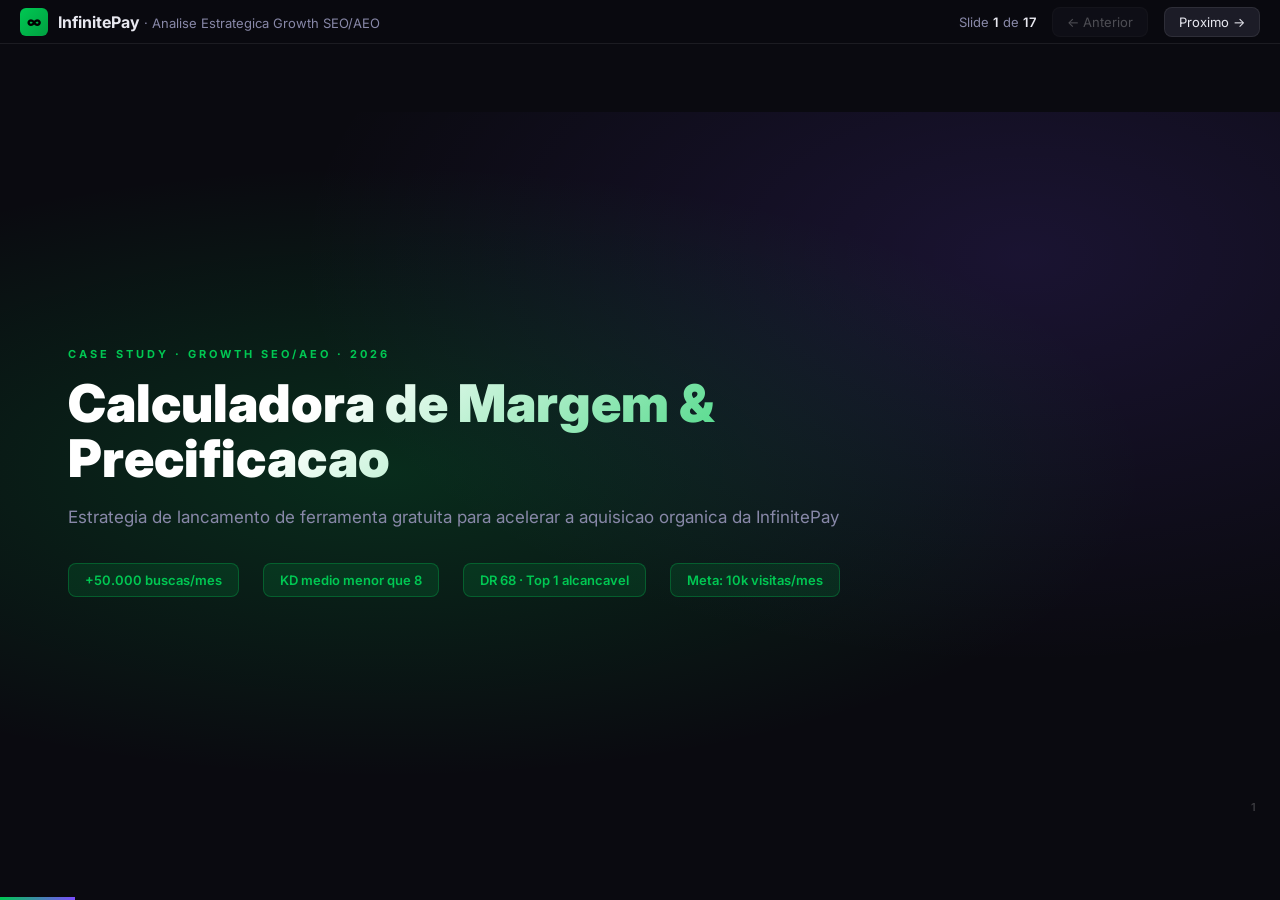
==== candidato/apresentacao.html @ f2bded5b "- Adicao de apresentacao HTML interativa estilo slides 2026-08-19 18:43" ====
<!DOCTYPE html>
<html lang="pt-BR">
<head>
<meta charset="UTF-8">
<meta name="viewport" content="width=device-width, initial-scale=1.0">
<title>Analise Estrategica - InfinitePay Growth SEO/AEO</title>
<link rel="preconnect" href="https://fonts.googleapis.com">
<link href="https://fonts.googleapis.com/css2?family=Inter:wght@300;400;500;600;700;800;900&display=swap" rel="stylesheet">
<style>
:root{--g:#00c853;--dark:#0a0a10;--surf:#13131a;--card:#1c1c27;--bdr:rgba(255,255,255,.08);--txt:#e8e8f0;--muted:#8888a8;--acc:#7c4dff;--acc2:#00e5ff;}
*{box-sizing:border-box;margin:0;padding:0;}
body{background:var(--dark);font-family:Inter,sans-serif;color:var(--txt);overflow:hidden;height:100vh;display:flex;flex-direction:column;align-items:center;justify-content:center;}
.toolbar{position:fixed;top:0;left:0;right:0;height:44px;background:rgba(10,10,16,.95);backdrop-filter:blur(12px);border-bottom:1px solid var(--bdr);display:flex;align-items:center;justify-content:space-between;padding:0 20px;z-index:100;}
.brand{display:flex;align-items:center;gap:10px;}
.logo{width:28px;height:28px;background:linear-gradient(135deg,var(--g),#00a040);border-radius:6px;display:flex;align-items:center;justify-content:center;font-size:14px;font-weight:900;color:#000;}
.brand span{font-size:13px;color:var(--muted);}
.brand strong{color:var(--txt);}
.tnav{display:flex;align-items:center;gap:16px;}
.sctr{font-size:13px;color:var(--muted);}
.sctr b{color:var(--txt);font-weight:600;}
.nbtn{background:var(--card);border:1px solid var(--bdr);color:var(--txt);border-radius:8px;padding:6px 14px;font-size:13px;cursor:pointer;transition:all .2s;font-family:Inter,sans-serif;}
.nbtn:hover{background:var(--acc);border-color:var(--acc);}
.nbtn:disabled{opacity:.3;cursor:default;}
.stage{margin-top:44px;width:100vw;height:calc(100vh - 44px);display:flex;align-items:center;justify-content:center;overflow:hidden;}
.wrap{width:1280px;height:720px;position:relative;transform-origin:center center;}
.slide{width:100%;height:100%;position:absolute;top:0;left:0;padding:52px 68px;display:none;flex-direction:column;justify-content:center;overflow:hidden;}
.slide.on{display:flex;animation:si .35s ease;}
@keyframes si{from{opacity:0;transform:translateY(18px)}to{opacity:1;transform:translateY(0)}}
.s-cover{background:radial-gradient(ellipse at 30% 50%,rgba(0,200,83,.18) 0%,transparent 60%),radial-gradient(ellipse at 80% 20%,rgba(124,77,255,.14) 0%,transparent 50%),var(--dark);align-items:flex-start;justify-content:center;}
.s-sec{background:var(--dark);border-top:4px solid var(--g);}
.s-cont{background:var(--surf);}
.s-acc{background:linear-gradient(135deg,#0a1628,#0d0d20);border-left:5px solid var(--acc);}
.s-warn{background:linear-gradient(135deg,#1a0e0e,#0d0d20);border-left:5px solid #ff6b6b;}
.s-grn{background:linear-gradient(135deg,#001a0a,#0a1628);border-left:5px solid var(--g);}
.lbl{font-size:11px;font-weight:700;letter-spacing:3px;text-transform:uppercase;color:var(--g);margin-bottom:16px;}
h1.ct{font-size:52px;font-weight:900;line-height:1.05;background:linear-gradient(135deg,#fff 30%,var(--g) 100%);-webkit-background-clip:text;-webkit-text-fill-color:transparent;background-clip:text;margin-bottom:20px;max-width:820px;}
.csub{font-size:17px;color:var(--muted);margin-bottom:36px;}
.cmeta{display:flex;gap:24px;flex-wrap:wrap;}
.cbdg{background:rgba(0,200,83,.12);border:1px solid rgba(0,200,83,.3);border-radius:8px;padding:8px 16px;font-size:13px;color:var(--g);font-weight:600;}
h2.st{font-size:36px;font-weight:800;color:#fff;margin-bottom:8px;line-height:1.1;}
.snum{font-size:90px;font-weight:900;color:rgba(0,200,83,.08);position:absolute;right:56px;top:50%;transform:translateY(-50%);line-height:1;}
.grid{display:grid;gap:14px;margin-top:22px;}
.g4{grid-template-columns:repeat(4,1fr);}
.g3{grid-template-columns:repeat(3,1fr);}
.g2{grid-template-columns:1fr 1fr;}
.card{background:var(--card);border:1px solid var(--bdr);border-radius:12px;padding:18px;}
.ci{font-size:26px;margin-bottom:10px;}
.ct2{font-size:13px;font-weight:700;color:#fff;margin-bottom:6px;}
.cb{font-size:12px;color:var(--muted);line-height:1.5;}
table{width:100%;border-collapse:collapse;margin-top:18px;}
th{font-size:10px;font-weight:700;letter-spacing:1.5px;text-transform:uppercase;color:var(--muted);padding:8px 12px;text-align:left;border-bottom:1px solid var(--bdr);}
td{padding:10px 12px;font-size:12px;border-bottom:1px solid rgba(255,255,255,.04);vertical-align:top;}
.kw{font-weight:600;color:#fff;}
.vol{color:var(--g);font-weight:700;}
.kd-low{color:var(--g);font-weight:600;}
.kd-mid{color:#ffd740;font-weight:600;}
.src{font-size:11px;color:var(--muted);}
.bdsc{background:rgba(255,107,107,.15);border:1px solid rgba(255,107,107,.3);color:#ff8a80;border-radius:5px;padding:2px 8px;font-size:10px;font-weight:700;}
.hlbox{background:rgba(0,200,83,.08);border:1px solid rgba(0,200,83,.25);border-radius:10px;padding:14px 18px;margin-top:14px;}
.bnum{font-size:38px;font-weight:900;color:var(--g);line-height:1;}
.blbl{font-size:12px;color:var(--muted);margin-top:4px;}
.wbox{background:rgba(255,107,107,.08);border:1px solid rgba(255,107,107,.25);border-radius:10px;padding:14px 18px;margin-top:12px;font-size:13px;color:#ffb3b3;line-height:1.6;}
.pgrid{display:grid;grid-template-columns:repeat(3,1fr);gap:12px;margin-top:18px;}
.pc{background:var(--card);border:1px solid var(--bdr);border-radius:12px;padding:14px;}
.pn{font-size:12px;font-weight:700;color:#fff;margin-bottom:8px;}
.pr{font-size:11px;color:var(--muted);line-height:1.6;}
.pr strong{color:var(--g);}
.pct{font-size:10px;color:var(--acc2);margin-top:6px;font-style:italic;line-height:1.4;}
.pcst{background:rgba(0,200,83,.1);border-radius:4px;padding:2px 6px;font-size:9px;font-weight:700;color:var(--g);display:inline-block;margin-bottom:6px;}
.bl{list-style:none;margin-top:18px;display:flex;flex-direction:column;gap:12px;}
.bl li{display:flex;align-items:flex-start;gap:12px;background:var(--card);border:1px solid var(--bdr);border-radius:10px;padding:12px 16px;font-size:13px;line-height:1.5;}
.bln{min-width:24px;height:24px;background:linear-gradient(135deg,var(--acc),#5e35b1);border-radius:5px;display:flex;align-items:center;justify-content:center;font-size:11px;font-weight:800;color:#fff;flex-shrink:0;}
.bl li strong{color:#fff;}
.bl li span{color:var(--muted);}
.rm{margin-top:22px;display:flex;gap:14px;}
.ph{flex:1;background:var(--card);border:1px solid var(--bdr);border-radius:12px;padding:18px;}
.phh{font-size:11px;font-weight:700;letter-spacing:1px;text-transform:uppercase;margin-bottom:12px;}
.ph1 .phh{color:var(--g);}
.ph2 .phh{color:#ffd740;}
.ph3 .phh{color:var(--acc2);}
.phi{font-size:11px;color:var(--muted);margin-bottom:7px;padding-left:10px;border-left:2px solid;line-height:1.5;}
.ph1 .phi{border-color:rgba(0,200,83,.4);}
.ph2 .phi{border-color:rgba(255,215,64,.4);}
.ph3 .phi{border-color:rgba(0,229,255,.4);}
.phm{margin-top:12px;font-size:10px;color:var(--muted);background:rgba(255,255,255,.03);border-radius:5px;padding:7px 9px;}
.phm strong{color:#fff;}
.ggrid{display:grid;grid-template-columns:repeat(3,1fr);gap:14px;margin-top:18px;}
.gc{background:var(--card);border-radius:12px;padding:18px;border-top:3px solid;}
.gc.neg{border-color:#ff6b6b;}
.gc.neu{border-color:#ffd740;}
.gc.pos{border-color:var(--g);}
.gct{font-size:11px;font-weight:700;margin-bottom:8px;}
.gc.neg .gct{color:#ff8a80;}
.gc.neu .gct{color:#ffd740;}
.gc.pos .gct{color:var(--g);}
.gcb{font-size:11px;color:var(--muted);line-height:1.6;}
.lgrid{display:grid;grid-template-columns:1fr 1fr;gap:12px;margin-top:18px;}
.lc{background:rgba(255,107,107,.06);border:1px solid rgba(255,107,107,.2);border-radius:12px;padding:14px;}
.lt{font-size:12px;font-weight:700;color:#ff8a80;margin-bottom:5px;}
.lb{font-size:11px;color:var(--muted);line-height:1.6;}
.chub{display:flex;align-items:center;justify-content:center;margin-bottom:16px;}
.hub{background:linear-gradient(135deg,rgba(0,200,83,.2),rgba(0,200,83,.05));border:2px solid rgba(0,200,83,.5);border-radius:12px;padding:10px 22px;text-align:center;font-size:13px;font-weight:700;color:var(--g);}
.carts{display:grid;grid-template-columns:repeat(3,1fr);gap:9px;}
.ca{background:var(--card);border:1px solid var(--bdr);border-radius:8px;padding:11px;font-size:11px;}
.av{color:var(--g);font-weight:700;font-size:10px;}
.at{color:var(--txt);margin-top:3px;line-height:1.4;}
.srow{display:flex;gap:14px;margin-top:18px;flex-wrap:wrap;}
.sc{background:var(--card);border:1px solid var(--bdr);border-radius:10px;padding:10px 16px;display:flex;flex-direction:column;align-items:center;}
.sn{font-size:26px;font-weight:900;color:var(--g);}
.sl{font-size:10px;color:var(--muted);margin-top:2px;text-align:center;}
.bt{font-size:13px;color:var(--muted);line-height:1.7;margin-top:10px;}
.bt strong{color:#fff;}
.prog{position:fixed;bottom:0;left:0;height:3px;background:linear-gradient(90deg,var(--g),var(--acc));transition:width .4s ease;z-index:100;}
.sn2{position:absolute;bottom:18px;right:24px;font-size:11px;color:rgba(255,255,255,.2);font-weight:600;}
.time{color:var(--g);font-weight:700;white-space:nowrap;}
.blk{color:#fff;font-weight:600;}
.msg{color:var(--muted);line-height:1.5;}
</style>
</head>
<body>
<div class="toolbar">
  <div class="brand">
    <div class="logo">&#8734;</div>
    <div><strong>InfinitePay</strong><span> &middot; Analise Estrategica Growth SEO/AEO</span></div>
  </div>
  <div class="tnav">
    <div class="sctr">Slide <b id="cur">1</b> de <b id="tot">17</b></div>
    <button class="nbtn" id="bp" onclick="go(-1)">&#8592; Anterior</button>
    <button class="nbtn" id="bn" onclick="go(1)">Proximo &#8594;</button>
  </div>
</div>
<div class="stage"><div class="wrap" id="wrap">

<div class="slide s-cover on">
<div class="lbl">Case Study &middot; Growth SEO/AEO &middot; 2026</div>
<h1 class="ct">Calculadora de Margem &amp; Precificacao</h1>
<p class="csub">Estrategia de lancamento de ferramenta gratuita para acelerar a aquisicao organica da InfinitePay</p>
<div class="cmeta">
<div class="cbdg">+50.000 buscas/mes</div>
<div class="cbdg">KD medio menor que 8</div>
<div class="cbdg">DR 68 &middot; Top 1 alcancavel</div>
<div class="cbdg">Meta: 10k visitas/mes</div>
</div>
<div class="sn2">1</div>
</div>

<div class="slide s-cont">
<div class="lbl">Agenda</div>
<h2 class="st">O que vamos cobrir</h2>
<div class="grid g4">
<div class="card"><div class="ci">&#128269;</div><div class="ct2">1. Analise do Dataset</div><div class="cb">O que o Ahrefs revelou e como chegamos a decisao</div></div>
<div class="card"><div class="ci">&#128202;</div><div class="ct2">2. Oportunidade</div><div class="cb">Cluster de 50k+ buscas com KD baixo e brecha competitiva</div></div>
<div class="card"><div class="ci">&#128188;</div><div class="ct2">3. Fit InfinitePay</div><div class="cb">Produtos e taxas reais integrados a ferramenta</div></div>
<div class="card"><div class="ci">&#128508;</div><div class="ct2">4. Roadmap 90d</div><div class="cb">SEO, AEO e CRO com metas claras por fase</div></div>
</div>
<div class="sn2">2</div>
</div>

<div class="slide s-sec">
<div class="lbl">Secao 1</div>
<h2 class="st">O Contexto do Desafio</h2>
<div class="snum">01</div>
<div class="grid g2" style="margin-top:22px;">
<div>
<div class="card"><div class="ci">&#127919;</div><div class="ct2">A Meta da Lideranca</div><div class="cb">Crescer aquisicao organica atraves de <strong style="color:#fff">ferramentas gratuitas</strong>. Nenhuma decisao sobre qual ferramenta construir.</div></div>
<div class="card" style="margin-top:12px;"><div class="ci">&#128100;</div><div class="ct2">ICP - Cliente Ideal</div><div class="cb">Micro e pequenos empreendedores: MEIs, lojistas, comerciantes no momento em que definem seus preco de venda.</div></div>
</div>
<div>
<div class="hlbox"><div class="bnum">DR 68</div><div class="blbl">Domain Rating atual da InfinitePay</div></div>
<div class="hlbox"><div class="bnum">1.900</div><div class="blbl">keywords organicas rankeando</div></div>
<div class="hlbox"><div class="bnum">12k</div><div class="blbl">visitas organicas/mes (base atual)</div></div>
</div>
</div>
<div class="sn2">3</div>
</div>

<div class="slide s-cont">
<div class="lbl">Analise &middot; Dataset Ahrefs</div>
<h2 class="st">O que tinhamos para trabalhar</h2>
<p class="bt">3 arquivos via Ahrefs API v3 &middot; Mercado Brasil &middot; Ultimos 6 meses</p>
<div class="grid g3">
<div class="card" style="border-color:rgba(0,200,83,.3);"><div class="ci">&#127942;</div><div class="ct2">organic-competitors.csv</div><div class="cb"><strong style="color:var(--g)">14 dominios</strong> concorrentes com metricas de trafego, DR e sobreposicao de keywords</div></div>
<div class="card" style="border-color:rgba(124,77,255,.3);"><div class="ci">&#128196;</div><div class="ct2">top-pages.csv</div><div class="cb"><strong style="color:#b39ddb">406 URLs</strong> de maior trafego incluindo InfinitePay e todos os concorrentes</div></div>
<div class="card" style="border-color:rgba(0,229,255,.3);"><div class="ci">&#128273;</div><div class="ct2">organic-keywords.csv</div><div class="cb"><strong style="color:var(--acc2)">409 palavras-chave</strong> com volume, KD, CPC e posicoes por dominio</div></div>
</div>
<div class="wbox">Aviso: Dados nao foram limpos. Toda afirmacao desta analise e rastreavel a uma linha especifica dos arquivos CSV do dataset.</div>
<div class="sn2">4</div>
</div>

<div class="slide s-cont">
<div class="lbl">Analise &middot; Descarte</div>
<h2 class="st">O que consideramos e descartamos</h2>
<p class="bt">Filtro: <strong>Volume de Busca + KD baixo + Fit com o ICP (MEI/PJ)</strong></p>
<table>
<thead><tr><th>Oportunidade</th><th>Dados (dataset)</th><th>Decisao</th></tr></thead>
<tbody>
<tr><td><strong style="color:#fff">Calculadora CLT / Salario Liquido</strong></td><td>89.000 buscas/mes &middot; dinheirocerto.com.br: 172.192 visitas<br><span class="src">Linha 4 competitors / Linha 2 top-pages</span></td><td><span class="bdsc">DESCARTADO</span><br><span class="src" style="margin-top:4px;display:block">Zero fit com ICP. Atrai CLT, nao MEI/PJ.</span></td></tr>
<tr><td><strong style="color:#fff">Geradores de CPF / Senhas</strong></td><td>Alto volume &middot; Intencao comercial: 0<br><span class="src">dinheirocerto.com.br</span></td><td><span class="bdsc">DESCARTADO</span><br><span class="src" style="margin-top:4px;display:block">Trafego sem valor de aquisicao.</span></td></tr>
<tr><td><strong style="color:#fff">Calculadora de Taxas de Maquininha</strong></td><td>/materiais/calculadora-de-taxas<br><strong style="color:#ff8a80">22 visitas/mes</strong><br><span class="src">Linha 296 top-pages.csv</span></td><td><span class="bdsc">DESCARTADO</span><br><span class="src" style="margin-top:4px;display:block">Ja existe, estagnado. Usuario no fundo de funil.</span></td></tr>
</tbody>
</table>
<div class="sn2">5</div>
</div>

<div class="slide s-sec">
<div class="lbl">Secao 2 &middot; A Oportunidade</div>
<h2 class="st">50k+ buscas &middot; KD menor que 8 &middot; Brecha total</h2>
<div class="snum">02</div>
<div class="srow">
<div class="sc"><span class="sn">50k+</span><span class="sl">buscas/mes no cluster</span></div>
<div class="sc"><span class="sn">KD&lt;8</span><span class="sl">media do cluster</span></div>
<div class="sc"><span class="sn">0</span><span class="sl">visitas na URL antiga da InfinitePay</span></div>
<div class="sc"><span class="sn">DR68</span><span class="sl">InfinitePay vs DR38 do concorrente lider</span></div>
</div>
<div class="sn2">6</div>
</div>

<div class="slide s-cont">
<div class="lbl">Dataset &middot; organic-keywords.csv</div>
<h2 class="st">As palavras-chave que sustentam a escolha</h2>
<table>
<thead><tr><th>Palavra-chave</th><th>Volume/mes</th><th>KD</th><th>CPC</th><th>Referencia</th></tr></thead>
<tbody>
<tr><td class="kw">precificacao</td><td class="vol">14.800</td><td class="kd-low">7</td><td>$0,35</td><td class="src">Linha 47 organic-keywords.csv</td></tr>
<tr><td class="kw">markup</td><td class="vol">9.900</td><td class="kd-low">3</td><td>$0,02</td><td class="src">Linha 42 organic-keywords.csv</td></tr>
<tr><td class="kw">como precificar um produto</td><td class="vol">4.100</td><td class="kd-low">2</td><td>$0,10</td><td class="src">Linha 61 organic-keywords.csv</td></tr>
<tr><td class="kw">precificacao de produtos</td><td class="vol">3.900</td><td class="kd-low">4</td><td>$0,25</td><td class="src">Linha 81 organic-keywords.csv</td></tr>
<tr><td class="kw">margem de lucro</td><td class="vol">3.300</td><td class="kd-low">8</td><td>$0,01</td><td class="src">Linha 149 organic-keywords.csv</td></tr>
<tr><td class="kw">margem de contribuicao</td><td class="vol">2.400</td><td class="kd-low">9</td><td>$0,12</td><td class="src">Linha 140 organic-keywords.csv</td></tr>
<tr><td class="kw">como calcular margem de lucro</td><td class="vol">1.700</td><td class="kd-low">5</td><td>$0,02</td><td class="src">Linha 144 organic-keywords.csv</td></tr>
<tr><td class="kw">calculadora de margem</td><td class="vol">320</td><td class="kd-mid">13</td><td>$0,02</td><td class="src">Linha 392 top-pages.csv</td></tr>
</tbody>
</table>
<div class="sn2">7</div>
</div>

<div class="slide s-cont">
<div class="lbl">Analise Competitiva &middot; Brecha de Mercado</div>
<h2 class="st">Por que a InfinitePay pode vencer</h2>
<div class="ggrid">
<div class="gc neg"><div class="gct">Concorrentes: Apenas Blog Estatico</div><div class="gcb">giroloja.com.br (DR 38): rankeia /blog/como-precificar-um-produto<br><br>lojafacil.com.br (DR 54): rankeia /blog/precificacao-o-que-e<br><br>Nenhum oferece ferramenta interativa.</div></div>
<div class="gc neu"><div class="gct">InfinitePay Atual: URL Desperdicada</div><div class="gcb">URL /materiais/calculadora-de-margem<br><br>Posicao atual: <strong>67</strong><br>Trafego atual: <strong>0 visitas/mes</strong><br><br>Linha 392 top-pages.csv<br><br>Intencao do usuario nao atendida.</div></div>
<div class="gc pos"><div class="gct">InfinitePay com Nova Ferramenta</div><div class="gcb">DR 68 supera todos os concorrentes neste nicho.<br><br>Ferramenta interativa vs texto estatico = experiencia superior.<br><br>Redirect 301 herda historico de indexacao.<br><br><strong>Resultado: Top 1 do Google alcancavel.</strong></div></div>
</div>
<div class="sn2">8</div>
</div>

<div class="slide s-sec">
<div class="lbl">Secao 3 &middot; Fit de Negocio</div>
<h2 class="st">Como a ferramenta converte em clientes InfinitePay</h2>
<div class="snum">03</div>
<p class="bt" style="margin-top:24px;font-size:15px;max-width:780px;">A equacao do preco de venda inclui obrigatoriamente as <strong>taxas de meios de pagamento</strong>. Quando o empreendedor calcula seu preco, descobre em tempo real quanto ele ganha ao trocar taxas de 4,99% por taxas de <strong>2,89% com a InfinitePay</strong>.</p>
<div class="srow" style="margin-top:24px;">
<div class="sc"><span class="sn" style="color:#ff8a80;">4,99%</span><span class="sl">Taxa media do mercado</span></div>
<div class="sc" style="border-color:rgba(0,200,83,.3);"><span class="sn">2,89%</span><span class="sl">InfinitePay Credito 1x</span></div>
<div class="sc" style="border-color:rgba(0,200,83,.3);"><span class="sn">0%</span><span class="sl">InfinitePay Pix (gratis)</span></div>
<div class="sc"><span class="sn">R$2,10</span><span class="sl">Economia por R$100 vendidos</span></div>
</div>
<div class="sn2">9</div>
</div>

<div class="slide s-cont">
<div class="lbl">Produtos InfinitePay &middot; Taxas Reais</div>
<h2 class="st">Ecossistema integrado a calculadora</h2>
<div class="pgrid">
<div class="pc"><span class="pcst">R$ 0,00 &middot; Sem mensalidade</span><div class="pn">InfiniteTap (Celular como Maquininha)</div><div class="pr">Debito: <strong>0,75% a 1,38%</strong><br>Credito 1x: <strong>2,89% a 3,16%</strong><br>Parcelado 12x: <strong>9,80% a 12,40%</strong></div><div class="pct">Venda no celular sem gastar nada com aparelho.</div></div>
<div class="pc"><span class="pcst">Compra unica &middot; Sem aluguel</span><div class="pn">InfiniteSmart (Maquininha Fisica)</div><div class="pr">Debito: <strong>0,75% a 1,38%</strong><br>Credito 1x: <strong>2,89% a 3,16%</strong><br>Parcelado 12x: <strong>9,80% a 12,40%</strong></div><div class="pct">Elimine aluguel de R$80 a R$150/mes de maquininha.</div></div>
<div class="pc"><span class="pcst">R$ 0,00 &middot; Sem taxa de adesao</span><div class="pn">Link de Pagamento</div><div class="pr">Pix: <strong>0,00% (Gratis)</strong><br>Credito 1x: <strong>~3,20%</strong><br>Parcelado 12x: <strong>~12,90%</strong></div><div class="pct">Venda pelo WhatsApp e repasse a taxa no preco.</div></div>
<div class="pc"><span class="pcst">100% Gratuita</span><div class="pn">Conta Digital PJ</div><div class="pr">Pix ilimitado: <strong>R$ 0,00</strong><br>Transferencias: <strong>R$ 0,00</strong></div><div class="pct">Zere as tarifas bancarias da sua empresa.</div></div>
<div class="pc"><span class="pcst">Sem custo</span><div class="pn">Rendimento Automatico de Saldo</div><div class="pr">Rende <strong>100%+ do CDI</strong> diariamente com liquidez imediata</div><div class="pct">Seu caixa rende mais que a poupanca todos os dias.</div></div>
<div class="pc"><span class="pcst">Sem anuidade</span><div class="pn">Cartao InfiniteCard</div><div class="pr"><strong>+1,5% de Cashback</strong> em todas as compras</div><div class="pct">Pague fornecedores e receba 1,5% de volta na conta.</div></div>
</div>
<div class="sn2">10</div>
</div>

<div class="slide s-warn">
<div class="lbl">Transparencia Analitica</div>
<h2 class="st">O que os dados NAO permitem concluir</h2>
<p class="bt">Apontamos as limitacoes reais do dataset. Isso faz parte da analise responsavel.</p>
<div class="lgrid">
<div class="lc"><div class="lt">Sem Dados de Conversao / LTV</div><div class="lb">O Ahrefs mostra trafego estimado, nao taxa de conversao em clientes pagantes. Nao sabemos o LTV gerado por visitante de cada keyword.</div></div>
<div class="lc"><div class="lt">Amostra Reduzida (400 linhas)</div><div class="lb">Dominios grandes rankeiam para dezenas de milhares de keywords. Oportunidades de cauda longa especifica nao estao no export.</div></div>
<div class="lc"><div class="lt">Ausencia de Sazonalidade</div><div class="lb">6 meses agregados escondem picos sazonais (Black Friday, Natal, viradas fiscais) que poderiam mudar a priorizacao.</div></div>
<div class="lc"><div class="lt">CTR de Ferramentas Subestimado</div><div class="lb">Calculadoras em Featured Snippets tem CTR muito acima da media. O trafego estimado pelo Ahrefs pode estar bem abaixo do real potencial.</div></div>
</div>
<div class="sn2">11</div>
</div>

<div class="slide s-sec">
<div class="lbl">Secao 4 &middot; Estrategia Tecnica</div>
<h2 class="st">Arquitetura da Solucao</h2>
<div class="snum">04</div>
<div class="sn2">12</div>
</div>

<div class="slide s-cont">
<div class="lbl">Arquitetura &middot; Hub e Spoke</div>
<h2 class="st">Topic Cluster: Ferramenta + 6 Artigos Satelite</h2>
<div class="chub"><div class="hub">PAGINA HUB &mdash; /ferramentas/calculadora-margem-lucro-precificacao<br><small>Ferramenta interativa &middot; Centraliza autoridade DR 68</small></div></div>
<div class="carts">
<div class="ca"><div class="av">9.900 buscas/mes</div><div class="at">O que e Markup e como aplicar o Markup Divisor no comercio</div></div>
<div class="ca"><div class="av">390 buscas/mes</div><div class="at">Markup vs Margem de Lucro: Qual a diferenca?</div></div>
<div class="ca"><div class="av">2.400 buscas/mes</div><div class="at">Margem de Contribuicao: Como calcular e precificar</div></div>
<div class="ca"><div class="av">1.900 buscas/mes</div><div class="at">Como calcular o lucro real de um produto passo a passo</div></div>
<div class="ca"><div class="av">340 buscas/mes</div><div class="at">Como dar desconto sem perder o lucro do produto</div></div>
<div class="ca"><div class="av">Guia Base</div><div class="at">CMV e Custos Fixos: Como calcular para nao ter prejuizo</div></div>
</div>
<div class="sn2">13</div>
</div>

<div class="slide s-grn">
<div class="lbl">Estrategia Tecnica &middot; SEO e AEO</div>
<h2 class="st">Otimizacoes que fazem diferenca na SERP</h2>
<ul class="bl">
<li><div class="bln">1</div><div><strong>Semantica HTML5 Estrita</strong> <span>&mdash; tags header, main, section, article, fieldset para crawlers e leitores de tela</span></div></li>
<li><div class="bln">2</div><div><strong>Core Web Vitals Perfeitos</strong> <span>&mdash; Vanilla JS sem bibliotecas pesadas. Carregamento menor que 0.5s, CLS igual a 0</span></div></li>
<li><div class="bln">3</div><div><strong>Schema WebApplication (JSON-LD)</strong> <span>&mdash; Google reconhece como app interativo e exibe rich snippets avancados</span></div></li>
<li><div class="bln">4</div><div><strong>Schema FAQPage (JSON-LD)</strong> <span>&mdash; Captura espaco extra na SERP e alimenta modelos de IA (Gemini, ChatGPT, Perplexity)</span></div></li>
<li><div class="bln">5</div><div><strong>AEO Blocos de Resposta Direta</strong> <span>&mdash; Respostas concisas com menos de 250 caracteres para extracao por LLMs e AI overviews do Google</span></div></li>
</ul>
<div class="sn2">14</div>
</div>

<div class="slide s-sec">
<div class="lbl">Secao 5 &middot; Roadmap</div>
<h2 class="st">Roadmap de SEO e AEO &mdash; 90 Dias</h2>
<div class="snum">05</div>
<div class="rm">
<div class="ph ph1"><div class="phh">Fase 1 &middot; Dias 1 a 30 &middot; Fundacao</div><div class="phi">Deploy em /ferramentas/calculadora-margem-lucro-precificacao</div><div class="phi">Redirect 301 da URL antiga (posicao 67, heranca de link juice)</div><div class="phi">Internal linking nos artigos de financas ja existentes no blog</div><div class="phm"><strong>Metricas:</strong> PageSpeed maior que 95 &middot; Schema sem erros &middot; Indexacao 100%</div></div>
<div class="ph ph2"><div class="phh">Fase 2 &middot; Dias 31 a 60 &middot; Conteudo e PR</div><div class="phi">6 artigos satelites com links para a calculadora</div><div class="phi">Digital PR em portais de MEI, Sebrae e contabilidade</div><div class="phi">Otimizacao de titulos e CTR na SERP</div><div class="phm"><strong>Metricas:</strong> +10 backlinks DR maior que 40 &middot; KWs secundarias no Top 10</div></div>
<div class="ph ph3"><div class="phh">Fase 3 &middot; Dias 61 a 90 &middot; AEO e CRO</div><div class="phi">Monitorar citacoes no Gemini, Perplexity, ChatGPT</div><div class="phi">Testes A/B nos CTAs de conversao</div><div class="phi">Revisao de metas e expansao de funcionalidades</div><div class="phm"><strong>Metricas:</strong> 10k visitas/mes &middot; 4%+ conversao conta PJ</div></div>
</div>
<div class="sn2">15</div>
</div>

<div class="slide s-acc">
<div class="lbl">Guia &middot; Video de Apresentacao (10 min)</div>
<h2 class="st">Roteiro do Pitch para o Lider de Growth</h2>
<table>
<thead><tr><th>Tempo</th><th>Bloco</th><th>O que mostrar na tela</th></tr></thead>
<tbody>
<tr><td class="time">0:00 a 1:30</td><td class="blk">Abertura e Desafio</td><td class="msg">Contexto do teste &middot; Meta da lideranca &middot; Visao geral da solucao</td></tr>
<tr><td class="time">1:30 a 3:30</td><td class="blk">Os Dados e a Brecha</td><td class="msg">organic-keywords.csv: linhas 47 (14.8k) e 42 (9.9k) &middot; top-pages.csv: linha 392 (posicao 67, 0 visitas)</td></tr>
<tr><td class="time">3:30 a 5:00</td><td class="blk">Fit InfinitePay</td><td class="msg">Matriz de produtos: InfiniteTap, InfiniteSmart, Link de Pagamento, Conta PJ e CDI diario</td></tr>
<tr><td class="time">5:00 a 7:00</td><td class="blk">Demo da Pagina</td><td class="msg">Simulacao ao vivo: Custo R$50 &middot; Despesas 15% &middot; Margem 25% &middot; Taxa 4,99% vs 2,89%</td></tr>
<tr><td class="time">7:00 a 8:30</td><td class="blk">SEO e AEO Tecnico</td><td class="msg">Inspecionar codigo: meta tags &middot; Schema WebApplication &middot; Schema FAQPage</td></tr>
<tr><td class="time">8:30 a 10:00</td><td class="blk">Roadmap e Conclusao</td><td class="msg">3 fases &middot; Metas: 10k visitas/mes &middot; 4% conversao conta PJ</td></tr>
</tbody>
</table>
<div class="sn2">16</div>
</div>

<div class="slide s-cover">
<div class="lbl">Conclusao</div>
<h1 class="ct" style="font-size:44px;">A escolha e clara.<br>Os dados sustentam.</h1>
<p class="csub">Calculadora de Margem de Lucro e Precificacao de Produtos</p>
<div class="grid g4" style="margin-top:22px;">
<div class="card"><div class="ci">&#128202;</div><div class="ct2">50k+ buscas/mes</div><div class="cb">Cluster rastreavel no dataset com KD menor que 8</div></div>
<div class="card"><div class="ci">&#127941;</div><div class="ct2">DR 68 domina</div><div class="cb">Concorrentes com DR 38 e 54 usando apenas posts estaticos</div></div>
<div class="card"><div class="ci">&#128176;</div><div class="ct2">Conversao direta</div><div class="cb">Taxa da InfinitePay no CTA gera aquisicao nativa</div></div>
<div class="card"><div class="ci">&#128508;</div><div class="ct2">90 dias de plano</div><div class="cb">Fundacao, Conteudo/PR e AEO/CRO</div></div>
</div>
<div style="margin-top:24px;"><div class="cbdg" style="font-size:14px;padding:12px 22px;display:inline-block;">Meta: 10.000 visitas organicas/mes + 4% de conversao em conta PJ</div></div>
<div class="sn2">17</div>
</div>

</div></div>
<div class="prog" id="pg"></div>
<script>
const slides=document.querySelectorAll('.slide');
const total=slides.length;
let cur=0;
function scale(){const w=document.getElementById('wrap');const sc=Math.min(window.innerWidth/1280,(window.innerHeight-44)/720);w.style.transform='scale('+sc+')';}
window.addEventListener('resize',scale);scale();
function go(d){slides[cur].classList.remove('on');cur=Math.max(0,Math.min(total-1,cur+d));slides[cur].classList.add('on');document.getElementById('cur').textContent=cur+1;document.getElementById('bp').disabled=cur===0;document.getElementById('bn').disabled=cur===total-1;document.getElementById('pg').style.width=((cur+1)/total*100)+'%';}
go(0);
document.addEventListener('keydown',e=>{if(e.key==='ArrowRight'||e.key===' ')go(1);if(e.key==='ArrowLeft')go(-1);});
</script>
</body>
</html>
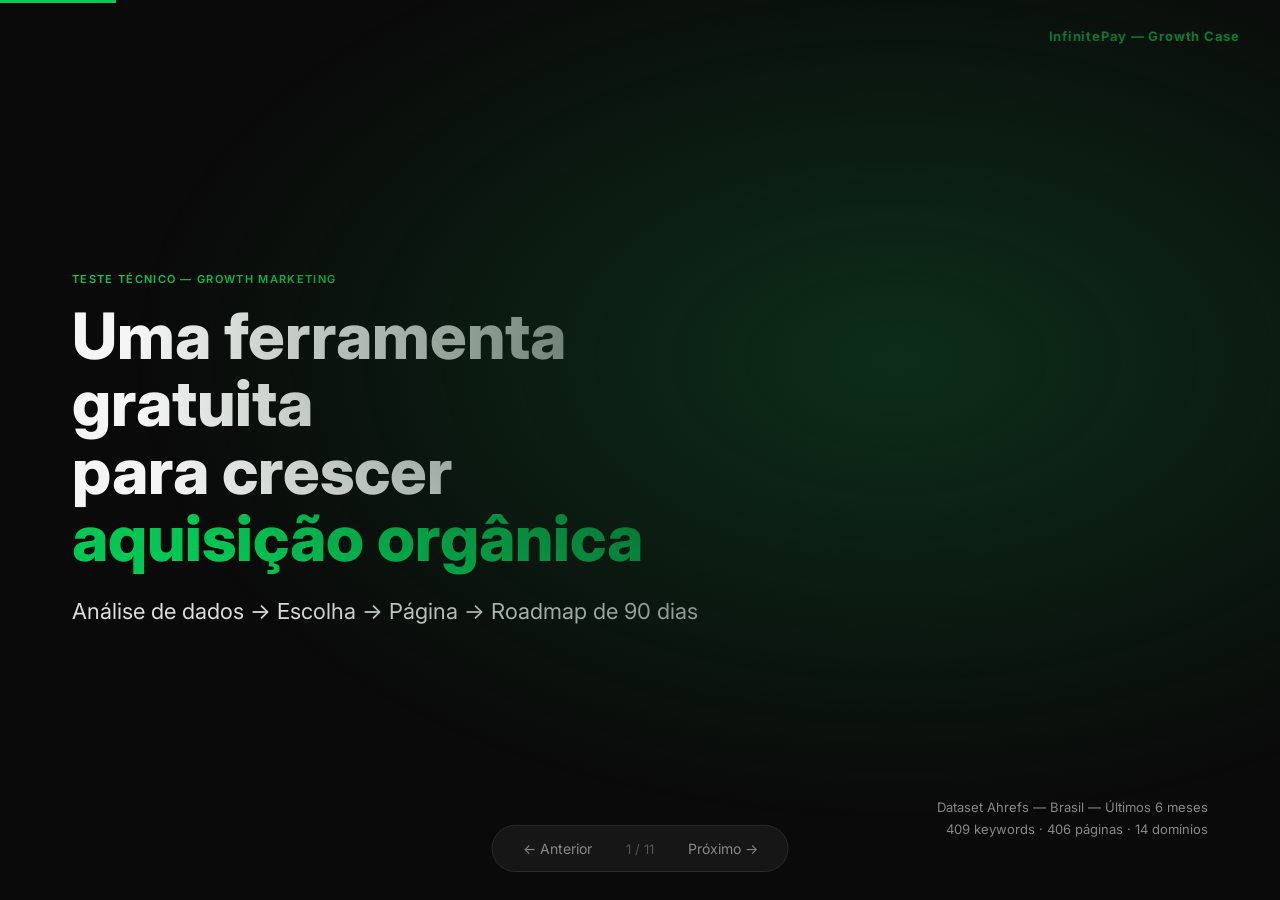
==== commit d36ac145: "- Adicao apresentacao HTML slides para video do teste tecnico 11 slides design InfinitePay 2026-08-2" ====
--- a/candidato/apresentacao.html
+++ b/candidato/apresentacao.html
@@ -3,378 +3,740 @@
 <head>
 <meta charset="UTF-8">
 <meta name="viewport" content="width=device-width, initial-scale=1.0">
-<title>Analise Estrategica - InfinitePay Growth SEO/AEO</title>
-<link rel="preconnect" href="https://fonts.googleapis.com">
-<link href="https://fonts.googleapis.com/css2?family=Inter:wght@300;400;500;600;700;800;900&display=swap" rel="stylesheet">
+<title>Ferramenta de Crescimento Orgânico — InfinitePay</title>
 <style>
-:root{--g:#00c853;--dark:#0a0a10;--surf:#13131a;--card:#1c1c27;--bdr:rgba(255,255,255,.08);--txt:#e8e8f0;--muted:#8888a8;--acc:#7c4dff;--acc2:#00e5ff;}
-*{box-sizing:border-box;margin:0;padding:0;}
-body{background:var(--dark);font-family:Inter,sans-serif;color:var(--txt);overflow:hidden;height:100vh;display:flex;flex-direction:column;align-items:center;justify-content:center;}
-.toolbar{position:fixed;top:0;left:0;right:0;height:44px;background:rgba(10,10,16,.95);backdrop-filter:blur(12px);border-bottom:1px solid var(--bdr);display:flex;align-items:center;justify-content:space-between;padding:0 20px;z-index:100;}
-.brand{display:flex;align-items:center;gap:10px;}
-.logo{width:28px;height:28px;background:linear-gradient(135deg,var(--g),#00a040);border-radius:6px;display:flex;align-items:center;justify-content:center;font-size:14px;font-weight:900;color:#000;}
-.brand span{font-size:13px;color:var(--muted);}
-.brand strong{color:var(--txt);}
-.tnav{display:flex;align-items:center;gap:16px;}
-.sctr{font-size:13px;color:var(--muted);}
-.sctr b{color:var(--txt);font-weight:600;}
-.nbtn{background:var(--card);border:1px solid var(--bdr);color:var(--txt);border-radius:8px;padding:6px 14px;font-size:13px;cursor:pointer;transition:all .2s;font-family:Inter,sans-serif;}
-.nbtn:hover{background:var(--acc);border-color:var(--acc);}
-.nbtn:disabled{opacity:.3;cursor:default;}
-.stage{margin-top:44px;width:100vw;height:calc(100vh - 44px);display:flex;align-items:center;justify-content:center;overflow:hidden;}
-.wrap{width:1280px;height:720px;position:relative;transform-origin:center center;}
-.slide{width:100%;height:100%;position:absolute;top:0;left:0;padding:52px 68px;display:none;flex-direction:column;justify-content:center;overflow:hidden;}
-.slide.on{display:flex;animation:si .35s ease;}
-@keyframes si{from{opacity:0;transform:translateY(18px)}to{opacity:1;transform:translateY(0)}}
-.s-cover{background:radial-gradient(ellipse at 30% 50%,rgba(0,200,83,.18) 0%,transparent 60%),radial-gradient(ellipse at 80% 20%,rgba(124,77,255,.14) 0%,transparent 50%),var(--dark);align-items:flex-start;justify-content:center;}
-.s-sec{background:var(--dark);border-top:4px solid var(--g);}
-.s-cont{background:var(--surf);}
-.s-acc{background:linear-gradient(135deg,#0a1628,#0d0d20);border-left:5px solid var(--acc);}
-.s-warn{background:linear-gradient(135deg,#1a0e0e,#0d0d20);border-left:5px solid #ff6b6b;}
-.s-grn{background:linear-gradient(135deg,#001a0a,#0a1628);border-left:5px solid var(--g);}
-.lbl{font-size:11px;font-weight:700;letter-spacing:3px;text-transform:uppercase;color:var(--g);margin-bottom:16px;}
-h1.ct{font-size:52px;font-weight:900;line-height:1.05;background:linear-gradient(135deg,#fff 30%,var(--g) 100%);-webkit-background-clip:text;-webkit-text-fill-color:transparent;background-clip:text;margin-bottom:20px;max-width:820px;}
-.csub{font-size:17px;color:var(--muted);margin-bottom:36px;}
-.cmeta{display:flex;gap:24px;flex-wrap:wrap;}
-.cbdg{background:rgba(0,200,83,.12);border:1px solid rgba(0,200,83,.3);border-radius:8px;padding:8px 16px;font-size:13px;color:var(--g);font-weight:600;}
-h2.st{font-size:36px;font-weight:800;color:#fff;margin-bottom:8px;line-height:1.1;}
-.snum{font-size:90px;font-weight:900;color:rgba(0,200,83,.08);position:absolute;right:56px;top:50%;transform:translateY(-50%);line-height:1;}
-.grid{display:grid;gap:14px;margin-top:22px;}
-.g4{grid-template-columns:repeat(4,1fr);}
-.g3{grid-template-columns:repeat(3,1fr);}
-.g2{grid-template-columns:1fr 1fr;}
-.card{background:var(--card);border:1px solid var(--bdr);border-radius:12px;padding:18px;}
-.ci{font-size:26px;margin-bottom:10px;}
-.ct2{font-size:13px;font-weight:700;color:#fff;margin-bottom:6px;}
-.cb{font-size:12px;color:var(--muted);line-height:1.5;}
-table{width:100%;border-collapse:collapse;margin-top:18px;}
-th{font-size:10px;font-weight:700;letter-spacing:1.5px;text-transform:uppercase;color:var(--muted);padding:8px 12px;text-align:left;border-bottom:1px solid var(--bdr);}
-td{padding:10px 12px;font-size:12px;border-bottom:1px solid rgba(255,255,255,.04);vertical-align:top;}
-.kw{font-weight:600;color:#fff;}
-.vol{color:var(--g);font-weight:700;}
-.kd-low{color:var(--g);font-weight:600;}
-.kd-mid{color:#ffd740;font-weight:600;}
-.src{font-size:11px;color:var(--muted);}
-.bdsc{background:rgba(255,107,107,.15);border:1px solid rgba(255,107,107,.3);color:#ff8a80;border-radius:5px;padding:2px 8px;font-size:10px;font-weight:700;}
-.hlbox{background:rgba(0,200,83,.08);border:1px solid rgba(0,200,83,.25);border-radius:10px;padding:14px 18px;margin-top:14px;}
-.bnum{font-size:38px;font-weight:900;color:var(--g);line-height:1;}
-.blbl{font-size:12px;color:var(--muted);margin-top:4px;}
-.wbox{background:rgba(255,107,107,.08);border:1px solid rgba(255,107,107,.25);border-radius:10px;padding:14px 18px;margin-top:12px;font-size:13px;color:#ffb3b3;line-height:1.6;}
-.pgrid{display:grid;grid-template-columns:repeat(3,1fr);gap:12px;margin-top:18px;}
-.pc{background:var(--card);border:1px solid var(--bdr);border-radius:12px;padding:14px;}
-.pn{font-size:12px;font-weight:700;color:#fff;margin-bottom:8px;}
-.pr{font-size:11px;color:var(--muted);line-height:1.6;}
-.pr strong{color:var(--g);}
-.pct{font-size:10px;color:var(--acc2);margin-top:6px;font-style:italic;line-height:1.4;}
-.pcst{background:rgba(0,200,83,.1);border-radius:4px;padding:2px 6px;font-size:9px;font-weight:700;color:var(--g);display:inline-block;margin-bottom:6px;}
-.bl{list-style:none;margin-top:18px;display:flex;flex-direction:column;gap:12px;}
-.bl li{display:flex;align-items:flex-start;gap:12px;background:var(--card);border:1px solid var(--bdr);border-radius:10px;padding:12px 16px;font-size:13px;line-height:1.5;}
-.bln{min-width:24px;height:24px;background:linear-gradient(135deg,var(--acc),#5e35b1);border-radius:5px;display:flex;align-items:center;justify-content:center;font-size:11px;font-weight:800;color:#fff;flex-shrink:0;}
-.bl li strong{color:#fff;}
-.bl li span{color:var(--muted);}
-.rm{margin-top:22px;display:flex;gap:14px;}
-.ph{flex:1;background:var(--card);border:1px solid var(--bdr);border-radius:12px;padding:18px;}
-.phh{font-size:11px;font-weight:700;letter-spacing:1px;text-transform:uppercase;margin-bottom:12px;}
-.ph1 .phh{color:var(--g);}
-.ph2 .phh{color:#ffd740;}
-.ph3 .phh{color:var(--acc2);}
-.phi{font-size:11px;color:var(--muted);margin-bottom:7px;padding-left:10px;border-left:2px solid;line-height:1.5;}
-.ph1 .phi{border-color:rgba(0,200,83,.4);}
-.ph2 .phi{border-color:rgba(255,215,64,.4);}
-.ph3 .phi{border-color:rgba(0,229,255,.4);}
-.phm{margin-top:12px;font-size:10px;color:var(--muted);background:rgba(255,255,255,.03);border-radius:5px;padding:7px 9px;}
-.phm strong{color:#fff;}
-.ggrid{display:grid;grid-template-columns:repeat(3,1fr);gap:14px;margin-top:18px;}
-.gc{background:var(--card);border-radius:12px;padding:18px;border-top:3px solid;}
-.gc.neg{border-color:#ff6b6b;}
-.gc.neu{border-color:#ffd740;}
-.gc.pos{border-color:var(--g);}
-.gct{font-size:11px;font-weight:700;margin-bottom:8px;}
-.gc.neg .gct{color:#ff8a80;}
-.gc.neu .gct{color:#ffd740;}
-.gc.pos .gct{color:var(--g);}
-.gcb{font-size:11px;color:var(--muted);line-height:1.6;}
-.lgrid{display:grid;grid-template-columns:1fr 1fr;gap:12px;margin-top:18px;}
-.lc{background:rgba(255,107,107,.06);border:1px solid rgba(255,107,107,.2);border-radius:12px;padding:14px;}
-.lt{font-size:12px;font-weight:700;color:#ff8a80;margin-bottom:5px;}
-.lb{font-size:11px;color:var(--muted);line-height:1.6;}
-.chub{display:flex;align-items:center;justify-content:center;margin-bottom:16px;}
-.hub{background:linear-gradient(135deg,rgba(0,200,83,.2),rgba(0,200,83,.05));border:2px solid rgba(0,200,83,.5);border-radius:12px;padding:10px 22px;text-align:center;font-size:13px;font-weight:700;color:var(--g);}
-.carts{display:grid;grid-template-columns:repeat(3,1fr);gap:9px;}
-.ca{background:var(--card);border:1px solid var(--bdr);border-radius:8px;padding:11px;font-size:11px;}
-.av{color:var(--g);font-weight:700;font-size:10px;}
-.at{color:var(--txt);margin-top:3px;line-height:1.4;}
-.srow{display:flex;gap:14px;margin-top:18px;flex-wrap:wrap;}
-.sc{background:var(--card);border:1px solid var(--bdr);border-radius:10px;padding:10px 16px;display:flex;flex-direction:column;align-items:center;}
-.sn{font-size:26px;font-weight:900;color:var(--g);}
-.sl{font-size:10px;color:var(--muted);margin-top:2px;text-align:center;}
-.bt{font-size:13px;color:var(--muted);line-height:1.7;margin-top:10px;}
-.bt strong{color:#fff;}
-.prog{position:fixed;bottom:0;left:0;height:3px;background:linear-gradient(90deg,var(--g),var(--acc));transition:width .4s ease;z-index:100;}
-.sn2{position:absolute;bottom:18px;right:24px;font-size:11px;color:rgba(255,255,255,.2);font-weight:600;}
-.time{color:var(--g);font-weight:700;white-space:nowrap;}
-.blk{color:#fff;font-weight:600;}
-.msg{color:var(--muted);line-height:1.5;}
+  @import url('https://fonts.googleapis.com/css2?family=Inter:wght@300;400;500;600;700;800;900&display=swap');
+
+  *, *::before, *::after { box-sizing: border-box; margin: 0; padding: 0; }
+
+  :root {
+    --green: #00c853;
+    --green-dim: #00a844;
+    --black: #0a0a0a;
+    --surface: #111111;
+    --surface2: #1a1a1a;
+    --border: #2a2a2a;
+    --text: #f5f5f5;
+    --muted: #888;
+    --amber: #f59e0b;
+    --red: #ef4444;
+    --blue: #3b82f6;
+  }
+
+  html, body {
+    width: 100%; height: 100%;
+    background: var(--black);
+    font-family: 'Inter', system-ui, sans-serif;
+    color: var(--text);
+    overflow: hidden;
+  }
+
+  .deck { width: 100vw; height: 100vh; position: relative; }
+
+  .slide {
+    position: absolute; inset: 0;
+    display: flex; flex-direction: column;
+    padding: 56px 72px;
+    opacity: 0; pointer-events: none;
+    transition: opacity .35s ease;
+  }
+  .slide.active { opacity: 1; pointer-events: all; }
+
+  /* ── Typography ── */
+  .label {
+    font-size: 11px; font-weight: 600; letter-spacing: .12em;
+    text-transform: uppercase; color: var(--green);
+    margin-bottom: 16px;
+  }
+  h1 { font-size: clamp(36px, 5vw, 64px); font-weight: 800; line-height: 1.05; }
+  h2 { font-size: clamp(26px, 3.5vw, 44px); font-weight: 700; line-height: 1.1; }
+  h3 { font-size: clamp(18px, 2vw, 26px); font-weight: 600; }
+  p  { font-size: clamp(14px, 1.4vw, 18px); line-height: 1.65; color: #ccc; }
+  .lead { font-size: clamp(16px, 1.8vw, 22px); color: #ddd; line-height: 1.5; }
+
+  /* ── Accent spans ── */
+  .hi  { color: var(--green); }
+  .dim { color: var(--muted); }
+  .tag {
+    display: inline-block; padding: 3px 10px; border-radius: 4px;
+    font-size: 12px; font-weight: 600; letter-spacing: .05em;
+    background: #1a2e1a; color: var(--green); border: 1px solid #2a4a2a;
+  }
+  .tag.red   { background: #2e1a1a; color: #f87171; border-color: #4a2a2a; }
+  .tag.amber { background: #2e2a1a; color: #fbbf24; border-color: #4a3a1a; }
+  .tag.blue  { background: #1a1e2e; color: #60a5fa; border-color: #1e2a4a; }
+
+  /* ── Nav bar ── */
+  .nav {
+    position: fixed; bottom: 28px; left: 50%; transform: translateX(-50%);
+    display: flex; align-items: center; gap: 12px; z-index: 100;
+    background: #161616; border: 1px solid #2a2a2a;
+    padding: 10px 20px; border-radius: 40px;
+  }
+  .nav button {
+    background: none; border: none; color: #888; cursor: pointer;
+    font-size: 14px; padding: 4px 10px; border-radius: 20px;
+    transition: all .2s; font-family: inherit;
+  }
+  .nav button:hover { background: #222; color: #fff; }
+  .nav .counter { font-size: 13px; color: #555; min-width: 52px; text-align: center; }
+
+  /* ── Progress bar ── */
+  .progress {
+    position: fixed; top: 0; left: 0; height: 3px;
+    background: var(--green); transition: width .35s ease;
+  }
+
+  /* ── Slide logo ── */
+  .logo {
+    position: fixed; top: 28px; right: 40px;
+    font-size: 13px; font-weight: 700; letter-spacing: .06em;
+    color: var(--green); opacity: .7;
+  }
+
+  /* ── Layout helpers ── */
+  .cols  { display: grid; gap: 32px; }
+  .cols2 { grid-template-columns: 1fr 1fr; }
+  .cols3 { grid-template-columns: 1fr 1fr 1fr; }
+  .cols-60-40 { grid-template-columns: 60fr 40fr; }
+  .cols-40-60 { grid-template-columns: 40fr 60fr; }
+  .center { display: flex; flex-direction: column; align-items: center; justify-content: center; text-align: center; }
+  .gap8  { gap: 8px; }
+  .gap16 { gap: 16px; }
+  .gap24 { gap: 24px; }
+  .mt8   { margin-top: 8px; }
+  .mt16  { margin-top: 16px; }
+  .mt24  { margin-top: 24px; }
+  .mt32  { margin-top: 32px; }
+  .mb8   { margin-bottom: 8px; }
+  .flex  { display: flex; }
+  .flex-col { flex-direction: column; }
+  .items-center { align-items: center; }
+  .justify-between { justify-content: space-between; }
+
+  /* ── Cards ── */
+  .card {
+    background: var(--surface); border: 1px solid var(--border);
+    border-radius: 12px; padding: 24px 28px;
+  }
+  .card-green { border-color: #1a4a2a; background: #0d1f0d; }
+  .card-red   { border-color: #4a1a1a; background: #1f0d0d; }
+  .card-amber { border-color: #4a3a1a; background: #1f180d; }
+
+  /* ── Stat box ── */
+  .stat {
+    display: flex; flex-direction: column; gap: 6px;
+    background: var(--surface2); border: 1px solid var(--border);
+    border-radius: 10px; padding: 20px 24px;
+  }
+  .stat-value { font-size: clamp(28px, 4vw, 48px); font-weight: 800; color: var(--green); }
+  .stat-label { font-size: 13px; color: var(--muted); }
+
+  /* ── Table ── */
+  table { width: 100%; border-collapse: collapse; font-size: clamp(12px, 1.2vw, 14px); }
+  th {
+    background: #161616; color: var(--muted);
+    font-size: 11px; font-weight: 600; letter-spacing: .08em; text-transform: uppercase;
+    padding: 10px 14px; text-align: left; border-bottom: 1px solid var(--border);
+  }
+  td { padding: 10px 14px; border-bottom: 1px solid #1c1c1c; vertical-align: middle; }
+  tr:last-child td { border-bottom: none; }
+  tr:hover td { background: #141414; }
+  .td-right { text-align: right; }
+  .td-center { text-align: center; }
+
+  /* ── KD pill ── */
+  .kd {
+    display: inline-block; padding: 2px 8px; border-radius: 4px;
+    font-size: 12px; font-weight: 700;
+  }
+  .kd-low  { background: #0d1f0d; color: #4ade80; border: 1px solid #1a4a2a; }
+  .kd-mid  { background: #1f180d; color: #fbbf24; border: 1px solid #4a3a1a; }
+  .kd-high { background: #1f0d0d; color: #f87171; border: 1px solid #4a1a1a; }
+
+  /* ── Divider ── */
+  hr { border: none; border-top: 1px solid var(--border); margin: 20px 0; }
+
+  /* ── Code block ── */
+  .code {
+    font-family: 'SF Mono', 'Fira Code', monospace;
+    font-size: 13px; background: #0d0d0d;
+    border: 1px solid #222; border-radius: 8px;
+    padding: 16px 20px; color: #ccc; line-height: 1.7;
+  }
+  .code .c-green { color: #4ade80; }
+  .code .c-muted { color: #555; }
+  .code .c-amber { color: #fbbf24; }
+
+  /* ── Roadmap phase boxes ── */
+  .phase {
+    border-radius: 10px; padding: 18px 22px;
+    display: flex; flex-direction: column; gap: 10px;
+  }
+  .phase-1 { background: #0d1f0d; border: 1px solid #1a4a2a; }
+  .phase-2 { background: #1f180d; border: 1px solid #4a3a1a; }
+  .phase-3 { background: #1a1e2e; border: 1px solid #1e2a4a; }
+  .phase-title { font-weight: 700; font-size: 15px; }
+  .phase-item { font-size: 13px; color: #bbb; padding-left: 14px; position: relative; }
+  .phase-item::before { content: "→"; position: absolute; left: 0; color: #555; }
+
+  /* ── Slide-specific ── */
+  .hero-bg {
+    position: absolute; inset: 0;
+    background: radial-gradient(ellipse at 70% 40%, #0d2e1a 0%, transparent 60%);
+    pointer-events: none;
+  }
+  .slide-1 { justify-content: flex-end; padding-bottom: 80px; }
+  .number-giant {
+    font-size: clamp(120px, 18vw, 200px); font-weight: 900;
+    color: #1a1a1a; line-height: 1; position: absolute;
+    right: 60px; top: 50%; transform: translateY(-50%);
+    user-select: none; pointer-events: none;
+  }
+
+  /* ── Slide 10 — page decisions ── */
+  .decision-row {
+    display: flex; gap: 14px; align-items: flex-start;
+    padding: 14px 0; border-bottom: 1px solid #1c1c1c;
+  }
+  .decision-row:last-child { border-bottom: none; }
+  .decision-key {
+    min-width: 140px; font-size: 12px; font-weight: 600;
+    color: var(--muted); text-transform: uppercase; letter-spacing: .06em;
+    padding-top: 2px;
+  }
+  .decision-val { font-size: 14px; color: #ddd; line-height: 1.5; }
+  .decision-val strong { color: var(--green); }
+
+  /* ── Metrics ── */
+  .metric-row {
+    display: flex; justify-content: space-between; align-items: center;
+    padding: 12px 0; border-bottom: 1px solid #1c1c1c; font-size: 14px;
+  }
+  .metric-row:last-child { border-bottom: none; }
+  .metric-name { color: #ccc; }
+  .metric-val { font-weight: 700; color: var(--green); }
+  .metric-tool { font-size: 12px; color: #555; }
 </style>
 </head>
 <body>
-<div class="toolbar">
-  <div class="brand">
-    <div class="logo">&#8734;</div>
-    <div><strong>InfinitePay</strong><span> &middot; Analise Estrategica Growth SEO/AEO</span></div>
-  </div>
-  <div class="tnav">
-    <div class="sctr">Slide <b id="cur">1</b> de <b id="tot">17</b></div>
-    <button class="nbtn" id="bp" onclick="go(-1)">&#8592; Anterior</button>
-    <button class="nbtn" id="bn" onclick="go(1)">Proximo &#8594;</button>
-  </div>
-</div>
-<div class="stage"><div class="wrap" id="wrap">
-
-<div class="slide s-cover on">
-<div class="lbl">Case Study &middot; Growth SEO/AEO &middot; 2026</div>
-<h1 class="ct">Calculadora de Margem &amp; Precificacao</h1>
-<p class="csub">Estrategia de lancamento de ferramenta gratuita para acelerar a aquisicao organica da InfinitePay</p>
-<div class="cmeta">
-<div class="cbdg">+50.000 buscas/mes</div>
-<div class="cbdg">KD medio menor que 8</div>
-<div class="cbdg">DR 68 &middot; Top 1 alcancavel</div>
-<div class="cbdg">Meta: 10k visitas/mes</div>
-</div>
-<div class="sn2">1</div>
-</div>
-
-<div class="slide s-cont">
-<div class="lbl">Agenda</div>
-<h2 class="st">O que vamos cobrir</h2>
-<div class="grid g4">
-<div class="card"><div class="ci">&#128269;</div><div class="ct2">1. Analise do Dataset</div><div class="cb">O que o Ahrefs revelou e como chegamos a decisao</div></div>
-<div class="card"><div class="ci">&#128202;</div><div class="ct2">2. Oportunidade</div><div class="cb">Cluster de 50k+ buscas com KD baixo e brecha competitiva</div></div>
-<div class="card"><div class="ci">&#128188;</div><div class="ct2">3. Fit InfinitePay</div><div class="cb">Produtos e taxas reais integrados a ferramenta</div></div>
-<div class="card"><div class="ci">&#128508;</div><div class="ct2">4. Roadmap 90d</div><div class="cb">SEO, AEO e CRO com metas claras por fase</div></div>
-</div>
-<div class="sn2">2</div>
-</div>
-
-<div class="slide s-sec">
-<div class="lbl">Secao 1</div>
-<h2 class="st">O Contexto do Desafio</h2>
-<div class="snum">01</div>
-<div class="grid g2" style="margin-top:22px;">
-<div>
-<div class="card"><div class="ci">&#127919;</div><div class="ct2">A Meta da Lideranca</div><div class="cb">Crescer aquisicao organica atraves de <strong style="color:#fff">ferramentas gratuitas</strong>. Nenhuma decisao sobre qual ferramenta construir.</div></div>
-<div class="card" style="margin-top:12px;"><div class="ci">&#128100;</div><div class="ct2">ICP - Cliente Ideal</div><div class="cb">Micro e pequenos empreendedores: MEIs, lojistas, comerciantes no momento em que definem seus preco de venda.</div></div>
-</div>
-<div>
-<div class="hlbox"><div class="bnum">DR 68</div><div class="blbl">Domain Rating atual da InfinitePay</div></div>
-<div class="hlbox"><div class="bnum">1.900</div><div class="blbl">keywords organicas rankeando</div></div>
-<div class="hlbox"><div class="bnum">12k</div><div class="blbl">visitas organicas/mes (base atual)</div></div>
-</div>
-</div>
-<div class="sn2">3</div>
-</div>
-
-<div class="slide s-cont">
-<div class="lbl">Analise &middot; Dataset Ahrefs</div>
-<h2 class="st">O que tinhamos para trabalhar</h2>
-<p class="bt">3 arquivos via Ahrefs API v3 &middot; Mercado Brasil &middot; Ultimos 6 meses</p>
-<div class="grid g3">
-<div class="card" style="border-color:rgba(0,200,83,.3);"><div class="ci">&#127942;</div><div class="ct2">organic-competitors.csv</div><div class="cb"><strong style="color:var(--g)">14 dominios</strong> concorrentes com metricas de trafego, DR e sobreposicao de keywords</div></div>
-<div class="card" style="border-color:rgba(124,77,255,.3);"><div class="ci">&#128196;</div><div class="ct2">top-pages.csv</div><div class="cb"><strong style="color:#b39ddb">406 URLs</strong> de maior trafego incluindo InfinitePay e todos os concorrentes</div></div>
-<div class="card" style="border-color:rgba(0,229,255,.3);"><div class="ci">&#128273;</div><div class="ct2">organic-keywords.csv</div><div class="cb"><strong style="color:var(--acc2)">409 palavras-chave</strong> com volume, KD, CPC e posicoes por dominio</div></div>
-</div>
-<div class="wbox">Aviso: Dados nao foram limpos. Toda afirmacao desta analise e rastreavel a uma linha especifica dos arquivos CSV do dataset.</div>
-<div class="sn2">4</div>
-</div>
-
-<div class="slide s-cont">
-<div class="lbl">Analise &middot; Descarte</div>
-<h2 class="st">O que consideramos e descartamos</h2>
-<p class="bt">Filtro: <strong>Volume de Busca + KD baixo + Fit com o ICP (MEI/PJ)</strong></p>
-<table>
-<thead><tr><th>Oportunidade</th><th>Dados (dataset)</th><th>Decisao</th></tr></thead>
-<tbody>
-<tr><td><strong style="color:#fff">Calculadora CLT / Salario Liquido</strong></td><td>89.000 buscas/mes &middot; dinheirocerto.com.br: 172.192 visitas<br><span class="src">Linha 4 competitors / Linha 2 top-pages</span></td><td><span class="bdsc">DESCARTADO</span><br><span class="src" style="margin-top:4px;display:block">Zero fit com ICP. Atrai CLT, nao MEI/PJ.</span></td></tr>
-<tr><td><strong style="color:#fff">Geradores de CPF / Senhas</strong></td><td>Alto volume &middot; Intencao comercial: 0<br><span class="src">dinheirocerto.com.br</span></td><td><span class="bdsc">DESCARTADO</span><br><span class="src" style="margin-top:4px;display:block">Trafego sem valor de aquisicao.</span></td></tr>
-<tr><td><strong style="color:#fff">Calculadora de Taxas de Maquininha</strong></td><td>/materiais/calculadora-de-taxas<br><strong style="color:#ff8a80">22 visitas/mes</strong><br><span class="src">Linha 296 top-pages.csv</span></td><td><span class="bdsc">DESCARTADO</span><br><span class="src" style="margin-top:4px;display:block">Ja existe, estagnado. Usuario no fundo de funil.</span></td></tr>
-</tbody>
-</table>
-<div class="sn2">5</div>
-</div>
-
-<div class="slide s-sec">
-<div class="lbl">Secao 2 &middot; A Oportunidade</div>
-<h2 class="st">50k+ buscas &middot; KD menor que 8 &middot; Brecha total</h2>
-<div class="snum">02</div>
-<div class="srow">
-<div class="sc"><span class="sn">50k+</span><span class="sl">buscas/mes no cluster</span></div>
-<div class="sc"><span class="sn">KD&lt;8</span><span class="sl">media do cluster</span></div>
-<div class="sc"><span class="sn">0</span><span class="sl">visitas na URL antiga da InfinitePay</span></div>
-<div class="sc"><span class="sn">DR68</span><span class="sl">InfinitePay vs DR38 do concorrente lider</span></div>
-</div>
-<div class="sn2">6</div>
-</div>
-
-<div class="slide s-cont">
-<div class="lbl">Dataset &middot; organic-keywords.csv</div>
-<h2 class="st">As palavras-chave que sustentam a escolha</h2>
-<table>
-<thead><tr><th>Palavra-chave</th><th>Volume/mes</th><th>KD</th><th>CPC</th><th>Referencia</th></tr></thead>
-<tbody>
-<tr><td class="kw">precificacao</td><td class="vol">14.800</td><td class="kd-low">7</td><td>$0,35</td><td class="src">Linha 47 organic-keywords.csv</td></tr>
-<tr><td class="kw">markup</td><td class="vol">9.900</td><td class="kd-low">3</td><td>$0,02</td><td class="src">Linha 42 organic-keywords.csv</td></tr>
-<tr><td class="kw">como precificar um produto</td><td class="vol">4.100</td><td class="kd-low">2</td><td>$0,10</td><td class="src">Linha 61 organic-keywords.csv</td></tr>
-<tr><td class="kw">precificacao de produtos</td><td class="vol">3.900</td><td class="kd-low">4</td><td>$0,25</td><td class="src">Linha 81 organic-keywords.csv</td></tr>
-<tr><td class="kw">margem de lucro</td><td class="vol">3.300</td><td class="kd-low">8</td><td>$0,01</td><td class="src">Linha 149 organic-keywords.csv</td></tr>
-<tr><td class="kw">margem de contribuicao</td><td class="vol">2.400</td><td class="kd-low">9</td><td>$0,12</td><td class="src">Linha 140 organic-keywords.csv</td></tr>
-<tr><td class="kw">como calcular margem de lucro</td><td class="vol">1.700</td><td class="kd-low">5</td><td>$0,02</td><td class="src">Linha 144 organic-keywords.csv</td></tr>
-<tr><td class="kw">calculadora de margem</td><td class="vol">320</td><td class="kd-mid">13</td><td>$0,02</td><td class="src">Linha 392 top-pages.csv</td></tr>
-</tbody>
-</table>
-<div class="sn2">7</div>
-</div>
-
-<div class="slide s-cont">
-<div class="lbl">Analise Competitiva &middot; Brecha de Mercado</div>
-<h2 class="st">Por que a InfinitePay pode vencer</h2>
-<div class="ggrid">
-<div class="gc neg"><div class="gct">Concorrentes: Apenas Blog Estatico</div><div class="gcb">giroloja.com.br (DR 38): rankeia /blog/como-precificar-um-produto<br><br>lojafacil.com.br (DR 54): rankeia /blog/precificacao-o-que-e<br><br>Nenhum oferece ferramenta interativa.</div></div>
-<div class="gc neu"><div class="gct">InfinitePay Atual: URL Desperdicada</div><div class="gcb">URL /materiais/calculadora-de-margem<br><br>Posicao atual: <strong>67</strong><br>Trafego atual: <strong>0 visitas/mes</strong><br><br>Linha 392 top-pages.csv<br><br>Intencao do usuario nao atendida.</div></div>
-<div class="gc pos"><div class="gct">InfinitePay com Nova Ferramenta</div><div class="gcb">DR 68 supera todos os concorrentes neste nicho.<br><br>Ferramenta interativa vs texto estatico = experiencia superior.<br><br>Redirect 301 herda historico de indexacao.<br><br><strong>Resultado: Top 1 do Google alcancavel.</strong></div></div>
-</div>
-<div class="sn2">8</div>
-</div>
-
-<div class="slide s-sec">
-<div class="lbl">Secao 3 &middot; Fit de Negocio</div>
-<h2 class="st">Como a ferramenta converte em clientes InfinitePay</h2>
-<div class="snum">03</div>
-<p class="bt" style="margin-top:24px;font-size:15px;max-width:780px;">A equacao do preco de venda inclui obrigatoriamente as <strong>taxas de meios de pagamento</strong>. Quando o empreendedor calcula seu preco, descobre em tempo real quanto ele ganha ao trocar taxas de 4,99% por taxas de <strong>2,89% com a InfinitePay</strong>.</p>
-<div class="srow" style="margin-top:24px;">
-<div class="sc"><span class="sn" style="color:#ff8a80;">4,99%</span><span class="sl">Taxa media do mercado</span></div>
-<div class="sc" style="border-color:rgba(0,200,83,.3);"><span class="sn">2,89%</span><span class="sl">InfinitePay Credito 1x</span></div>
-<div class="sc" style="border-color:rgba(0,200,83,.3);"><span class="sn">0%</span><span class="sl">InfinitePay Pix (gratis)</span></div>
-<div class="sc"><span class="sn">R$2,10</span><span class="sl">Economia por R$100 vendidos</span></div>
-</div>
-<div class="sn2">9</div>
-</div>
-
-<div class="slide s-cont">
-<div class="lbl">Produtos InfinitePay &middot; Taxas Reais</div>
-<h2 class="st">Ecossistema integrado a calculadora</h2>
-<div class="pgrid">
-<div class="pc"><span class="pcst">R$ 0,00 &middot; Sem mensalidade</span><div class="pn">InfiniteTap (Celular como Maquininha)</div><div class="pr">Debito: <strong>0,75% a 1,38%</strong><br>Credito 1x: <strong>2,89% a 3,16%</strong><br>Parcelado 12x: <strong>9,80% a 12,40%</strong></div><div class="pct">Venda no celular sem gastar nada com aparelho.</div></div>
-<div class="pc"><span class="pcst">Compra unica &middot; Sem aluguel</span><div class="pn">InfiniteSmart (Maquininha Fisica)</div><div class="pr">Debito: <strong>0,75% a 1,38%</strong><br>Credito 1x: <strong>2,89% a 3,16%</strong><br>Parcelado 12x: <strong>9,80% a 12,40%</strong></div><div class="pct">Elimine aluguel de R$80 a R$150/mes de maquininha.</div></div>
-<div class="pc"><span class="pcst">R$ 0,00 &middot; Sem taxa de adesao</span><div class="pn">Link de Pagamento</div><div class="pr">Pix: <strong>0,00% (Gratis)</strong><br>Credito 1x: <strong>~3,20%</strong><br>Parcelado 12x: <strong>~12,90%</strong></div><div class="pct">Venda pelo WhatsApp e repasse a taxa no preco.</div></div>
-<div class="pc"><span class="pcst">100% Gratuita</span><div class="pn">Conta Digital PJ</div><div class="pr">Pix ilimitado: <strong>R$ 0,00</strong><br>Transferencias: <strong>R$ 0,00</strong></div><div class="pct">Zere as tarifas bancarias da sua empresa.</div></div>
-<div class="pc"><span class="pcst">Sem custo</span><div class="pn">Rendimento Automatico de Saldo</div><div class="pr">Rende <strong>100%+ do CDI</strong> diariamente com liquidez imediata</div><div class="pct">Seu caixa rende mais que a poupanca todos os dias.</div></div>
-<div class="pc"><span class="pcst">Sem anuidade</span><div class="pn">Cartao InfiniteCard</div><div class="pr"><strong>+1,5% de Cashback</strong> em todas as compras</div><div class="pct">Pague fornecedores e receba 1,5% de volta na conta.</div></div>
-</div>
-<div class="sn2">10</div>
-</div>
-
-<div class="slide s-warn">
-<div class="lbl">Transparencia Analitica</div>
-<h2 class="st">O que os dados NAO permitem concluir</h2>
-<p class="bt">Apontamos as limitacoes reais do dataset. Isso faz parte da analise responsavel.</p>
-<div class="lgrid">
-<div class="lc"><div class="lt">Sem Dados de Conversao / LTV</div><div class="lb">O Ahrefs mostra trafego estimado, nao taxa de conversao em clientes pagantes. Nao sabemos o LTV gerado por visitante de cada keyword.</div></div>
-<div class="lc"><div class="lt">Amostra Reduzida (400 linhas)</div><div class="lb">Dominios grandes rankeiam para dezenas de milhares de keywords. Oportunidades de cauda longa especifica nao estao no export.</div></div>
-<div class="lc"><div class="lt">Ausencia de Sazonalidade</div><div class="lb">6 meses agregados escondem picos sazonais (Black Friday, Natal, viradas fiscais) que poderiam mudar a priorizacao.</div></div>
-<div class="lc"><div class="lt">CTR de Ferramentas Subestimado</div><div class="lb">Calculadoras em Featured Snippets tem CTR muito acima da media. O trafego estimado pelo Ahrefs pode estar bem abaixo do real potencial.</div></div>
-</div>
-<div class="sn2">11</div>
-</div>
-
-<div class="slide s-sec">
-<div class="lbl">Secao 4 &middot; Estrategia Tecnica</div>
-<h2 class="st">Arquitetura da Solucao</h2>
-<div class="snum">04</div>
-<div class="sn2">12</div>
-</div>
-
-<div class="slide s-cont">
-<div class="lbl">Arquitetura &middot; Hub e Spoke</div>
-<h2 class="st">Topic Cluster: Ferramenta + 6 Artigos Satelite</h2>
-<div class="chub"><div class="hub">PAGINA HUB &mdash; /ferramentas/calculadora-margem-lucro-precificacao<br><small>Ferramenta interativa &middot; Centraliza autoridade DR 68</small></div></div>
-<div class="carts">
-<div class="ca"><div class="av">9.900 buscas/mes</div><div class="at">O que e Markup e como aplicar o Markup Divisor no comercio</div></div>
-<div class="ca"><div class="av">390 buscas/mes</div><div class="at">Markup vs Margem de Lucro: Qual a diferenca?</div></div>
-<div class="ca"><div class="av">2.400 buscas/mes</div><div class="at">Margem de Contribuicao: Como calcular e precificar</div></div>
-<div class="ca"><div class="av">1.900 buscas/mes</div><div class="at">Como calcular o lucro real de um produto passo a passo</div></div>
-<div class="ca"><div class="av">340 buscas/mes</div><div class="at">Como dar desconto sem perder o lucro do produto</div></div>
-<div class="ca"><div class="av">Guia Base</div><div class="at">CMV e Custos Fixos: Como calcular para nao ter prejuizo</div></div>
-</div>
-<div class="sn2">13</div>
-</div>
-
-<div class="slide s-grn">
-<div class="lbl">Estrategia Tecnica &middot; SEO e AEO</div>
-<h2 class="st">Otimizacoes que fazem diferenca na SERP</h2>
-<ul class="bl">
-<li><div class="bln">1</div><div><strong>Semantica HTML5 Estrita</strong> <span>&mdash; tags header, main, section, article, fieldset para crawlers e leitores de tela</span></div></li>
-<li><div class="bln">2</div><div><strong>Core Web Vitals Perfeitos</strong> <span>&mdash; Vanilla JS sem bibliotecas pesadas. Carregamento menor que 0.5s, CLS igual a 0</span></div></li>
-<li><div class="bln">3</div><div><strong>Schema WebApplication (JSON-LD)</strong> <span>&mdash; Google reconhece como app interativo e exibe rich snippets avancados</span></div></li>
-<li><div class="bln">4</div><div><strong>Schema FAQPage (JSON-LD)</strong> <span>&mdash; Captura espaco extra na SERP e alimenta modelos de IA (Gemini, ChatGPT, Perplexity)</span></div></li>
-<li><div class="bln">5</div><div><strong>AEO Blocos de Resposta Direta</strong> <span>&mdash; Respostas concisas com menos de 250 caracteres para extracao por LLMs e AI overviews do Google</span></div></li>
-</ul>
-<div class="sn2">14</div>
-</div>
-
-<div class="slide s-sec">
-<div class="lbl">Secao 5 &middot; Roadmap</div>
-<h2 class="st">Roadmap de SEO e AEO &mdash; 90 Dias</h2>
-<div class="snum">05</div>
-<div class="rm">
-<div class="ph ph1"><div class="phh">Fase 1 &middot; Dias 1 a 30 &middot; Fundacao</div><div class="phi">Deploy em /ferramentas/calculadora-margem-lucro-precificacao</div><div class="phi">Redirect 301 da URL antiga (posicao 67, heranca de link juice)</div><div class="phi">Internal linking nos artigos de financas ja existentes no blog</div><div class="phm"><strong>Metricas:</strong> PageSpeed maior que 95 &middot; Schema sem erros &middot; Indexacao 100%</div></div>
-<div class="ph ph2"><div class="phh">Fase 2 &middot; Dias 31 a 60 &middot; Conteudo e PR</div><div class="phi">6 artigos satelites com links para a calculadora</div><div class="phi">Digital PR em portais de MEI, Sebrae e contabilidade</div><div class="phi">Otimizacao de titulos e CTR na SERP</div><div class="phm"><strong>Metricas:</strong> +10 backlinks DR maior que 40 &middot; KWs secundarias no Top 10</div></div>
-<div class="ph ph3"><div class="phh">Fase 3 &middot; Dias 61 a 90 &middot; AEO e CRO</div><div class="phi">Monitorar citacoes no Gemini, Perplexity, ChatGPT</div><div class="phi">Testes A/B nos CTAs de conversao</div><div class="phi">Revisao de metas e expansao de funcionalidades</div><div class="phm"><strong>Metricas:</strong> 10k visitas/mes &middot; 4%+ conversao conta PJ</div></div>
-</div>
-<div class="sn2">15</div>
-</div>
-
-<div class="slide s-acc">
-<div class="lbl">Guia &middot; Video de Apresentacao (10 min)</div>
-<h2 class="st">Roteiro do Pitch para o Lider de Growth</h2>
-<table>
-<thead><tr><th>Tempo</th><th>Bloco</th><th>O que mostrar na tela</th></tr></thead>
-<tbody>
-<tr><td class="time">0:00 a 1:30</td><td class="blk">Abertura e Desafio</td><td class="msg">Contexto do teste &middot; Meta da lideranca &middot; Visao geral da solucao</td></tr>
-<tr><td class="time">1:30 a 3:30</td><td class="blk">Os Dados e a Brecha</td><td class="msg">organic-keywords.csv: linhas 47 (14.8k) e 42 (9.9k) &middot; top-pages.csv: linha 392 (posicao 67, 0 visitas)</td></tr>
-<tr><td class="time">3:30 a 5:00</td><td class="blk">Fit InfinitePay</td><td class="msg">Matriz de produtos: InfiniteTap, InfiniteSmart, Link de Pagamento, Conta PJ e CDI diario</td></tr>
-<tr><td class="time">5:00 a 7:00</td><td class="blk">Demo da Pagina</td><td class="msg">Simulacao ao vivo: Custo R$50 &middot; Despesas 15% &middot; Margem 25% &middot; Taxa 4,99% vs 2,89%</td></tr>
-<tr><td class="time">7:00 a 8:30</td><td class="blk">SEO e AEO Tecnico</td><td class="msg">Inspecionar codigo: meta tags &middot; Schema WebApplication &middot; Schema FAQPage</td></tr>
-<tr><td class="time">8:30 a 10:00</td><td class="blk">Roadmap e Conclusao</td><td class="msg">3 fases &middot; Metas: 10k visitas/mes &middot; 4% conversao conta PJ</td></tr>
-</tbody>
-</table>
-<div class="sn2">16</div>
-</div>
-
-<div class="slide s-cover">
-<div class="lbl">Conclusao</div>
-<h1 class="ct" style="font-size:44px;">A escolha e clara.<br>Os dados sustentam.</h1>
-<p class="csub">Calculadora de Margem de Lucro e Precificacao de Produtos</p>
-<div class="grid g4" style="margin-top:22px;">
-<div class="card"><div class="ci">&#128202;</div><div class="ct2">50k+ buscas/mes</div><div class="cb">Cluster rastreavel no dataset com KD menor que 8</div></div>
-<div class="card"><div class="ci">&#127941;</div><div class="ct2">DR 68 domina</div><div class="cb">Concorrentes com DR 38 e 54 usando apenas posts estaticos</div></div>
-<div class="card"><div class="ci">&#128176;</div><div class="ct2">Conversao direta</div><div class="cb">Taxa da InfinitePay no CTA gera aquisicao nativa</div></div>
-<div class="card"><div class="ci">&#128508;</div><div class="ct2">90 dias de plano</div><div class="cb">Fundacao, Conteudo/PR e AEO/CRO</div></div>
-</div>
-<div style="margin-top:24px;"><div class="cbdg" style="font-size:14px;padding:12px 22px;display:inline-block;">Meta: 10.000 visitas organicas/mes + 4% de conversao em conta PJ</div></div>
-<div class="sn2">17</div>
-</div>
-
-</div></div>
-<div class="prog" id="pg"></div>
+
+<div class="progress" id="progress"></div>
+<div class="logo">InfinitePay — Growth Case</div>
+
+<div class="deck" id="deck">
+
+<!-- ══════════════════════════════════════════════════════════
+     SLIDE 1 — Título
+═══════════════════════════════════════════════════════════ -->
+<div class="slide active" id="s1">
+  <div class="hero-bg"></div>
+  <div style="flex:1; display:flex; flex-direction:column; justify-content:center; max-width:700px;">
+    <div class="label">Teste Técnico — Growth Marketing</div>
+    <h1>Uma ferramenta gratuita<br>para crescer<br><span class="hi">aquisição orgânica</span></h1>
+    <p class="lead mt24">Análise de dados → Escolha → Página → Roadmap de 90 dias</p>
+  </div>
+  <div style="position:absolute; right:72px; bottom:60px; text-align:right;">
+    <p class="dim" style="font-size:13px;">Dataset Ahrefs — Brasil — Últimos 6 meses</p>
+    <p class="dim" style="font-size:13px;">409 keywords · 406 páginas · 14 domínios</p>
+  </div>
+</div>
+
+<!-- ══════════════════════════════════════════════════════════
+     SLIDE 2 — O Dataset
+═══════════════════════════════════════════════════════════ -->
+<div class="slide" id="s2">
+  <div class="label">Ponto de partida</div>
+  <h2>O que o dataset continha</h2>
+  <div class="cols cols3 mt32" style="gap:20px;">
+    <div class="card">
+      <div class="tag blue mb8">organic-competitors.csv</div>
+      <div class="stat-value hi mt16">14</div>
+      <div class="stat-label">domínios concorrentes</div>
+      <hr>
+      <p style="font-size:13px; color:#888; margin-top:8px;">DR, tráfego estimado, keywords em comum vs. exclusivas</p>
+    </div>
+    <div class="card">
+      <div class="tag blue mb8">top-pages.csv</div>
+      <div class="stat-value hi mt16">406</div>
+      <div class="stat-label">URLs rankeando</div>
+      <hr>
+      <p style="font-size:13px; color:#888; margin-top:8px;">Tráfego por página, UR, domínios referenciadores, tipo de página</p>
+    </div>
+    <div class="card">
+      <div class="tag blue mb8">organic-keywords.csv</div>
+      <div class="stat-value hi mt16">409</div>
+      <div class="stat-label">palavras-chave rastreadas</div>
+      <hr>
+      <p style="font-size:13px; color:#888; margin-top:8px;">Volume, KD, CPC, intenção, posição, URL rankeando</p>
+    </div>
+  </div>
+  <div class="card mt24" style="background:#0d0d0d; border-color:#1a4a2a;">
+    <p style="font-size:13px; color:#888;"><span class="hi" style="font-weight:600;">Nota metodológica:</span> Dataset bruto, sem limpeza. A coluna <code style="background:#1a1a1a; padding:2px 6px; border-radius:3px;">domain</code> foi adicionada na consolidação — não vem do Ahrefs original. Toda afirmação desta análise é rastreável a uma linha específica dos arquivos.</p>
+  </div>
+</div>
+
+<!-- ══════════════════════════════════════════════════════════
+     SLIDE 3 — Metodologia de análise
+═══════════════════════════════════════════════════════════ -->
+<div class="slide" id="s3">
+  <div class="label">Metodologia</div>
+  <h2>Pipeline: de dados brutos a decisão</h2>
+  <div class="cols cols2 mt32" style="gap:20px;">
+    <div class="card">
+      <div class="tag mb8">Etapa 1</div>
+      <h3 class="mt8">Agrupamento Semântico</h3>
+      <p class="mt8" style="font-size:14px;">Criação de tag de cluster para cada keyword. 409 termos → 23 grupos temáticos.</p>
+      <div class="code mt16">
+        <span class="c-muted"># como classificamos</span><br>
+        <span class="c-green">"como precificar"</span> → Precificacao<br>
+        <span class="c-green">"calculadora imc"</span> → Descartado<br>
+        <span class="c-green">"fluxo de caixa"</span> → Gestao Fin.
+      </div>
+    </div>
+    <div class="card">
+      <div class="tag mb8">Etapa 2</div>
+      <h3 class="mt8">Mapeamento da SERP</h3>
+      <p class="mt8" style="font-size:14px;">Cruzamento de domínios × tipo de URL por cluster. Quem rankeia e com qual formato de página?</p>
+      <div class="code mt16">
+        <span class="c-muted"># tipos de página identificados</span><br>
+        /blog/ → texto estático <span class="c-amber">← brecha!</span><br>
+        /ferramenta/ → competidor direto<br>
+        /produto/ → intenção transacional
+      </div>
+    </div>
+    <div class="card">
+      <div class="tag mb8">Etapa 3</div>
+      <h3 class="mt8">Dificuldade Real</h3>
+      <p class="mt8" style="font-size:14px;">KD médio cruzado com DR dos líderes. KD baixo com DR 80+ ≠ oportunidade real.</p>
+    </div>
+    <div class="card">
+      <div class="tag mb8">Etapa 4</div>
+      <h3 class="mt8">Matriz Volume × Esforço</h3>
+      <p class="mt8" style="font-size:14px;">Score = Volume ÷ (KD + 1). Quanto maior, mais tráfego por unidade de esforço.</p>
+    </div>
+  </div>
+</div>
+
+<!-- ══════════════════════════════════════════════════════════
+     SLIDE 4 — O que foi descartado
+═══════════════════════════════════════════════════════════ -->
+<div class="slide" id="s4">
+  <div class="label">Avaliação inicial</div>
+  <h2>O que foi considerado e descartado</h2>
+  <table class="mt32">
+    <thead>
+      <tr>
+        <th>Oportunidade</th>
+        <th>Volume</th>
+        <th>KD</th>
+        <th>Evidência no Dataset</th>
+        <th>Decisão</th>
+      </tr>
+    </thead>
+    <tbody>
+      <tr>
+        <td><strong>Calc. Salário Líquido / CLT</strong></td>
+        <td>89.000/mês</td>
+        <td><span class="kd kd-high">24</span></td>
+        <td class="dim" style="font-size:12px;">dinheirocerto.com.br — 172k visitas<br><em>competitors.csv, lin. 4</em></td>
+        <td><span class="tag red">Descartado</span><br><span style="font-size:12px; color:#888;">Zero fit com ICP — atrai CLT, não empreendedor</span></td>
+      </tr>
+      <tr>
+        <td><strong>Geradores Genéricos (CPF, Senha…)</strong></td>
+        <td>Alto, disperso</td>
+        <td><span class="kd kd-low">2–4</span></td>
+        <td class="dim" style="font-size:12px;">dinheirocerto.com.br<br><em>keywords.csv, diversos</em></td>
+        <td><span class="tag red">Descartado</span><br><span style="font-size:12px; color:#888;">Tráfego sem intenção comercial nenhuma</span></td>
+      </tr>
+      <tr>
+        <td><strong>Calc. Taxas de Maquininha</strong></td>
+        <td>—</td>
+        <td><span class="kd kd-high">28</span></td>
+        <td class="dim" style="font-size:12px;">infinitepay.io — posição 67, 22 visitas/mês<br><em>top-pages.csv, lin. 296</em></td>
+        <td><span class="tag amber">Não como hub</span><br><span style="font-size:12px; color:#888;">KD alto, dominado por DR 80+. Usado como CTA interno.</span></td>
+      </tr>
+      <tr>
+        <td><strong style="color: var(--green);">Calc. Margem de Lucro e Precificação</strong></td>
+        <td><strong class="hi">50.000+/mês</strong></td>
+        <td><span class="kd kd-low">&lt; 8</span></td>
+        <td class="dim" style="font-size:12px;">keywords.csv lin. 47, 42, 61, 149…</td>
+        <td><span class="tag">ESCOLHIDO</span><br><span style="font-size:12px; color:#4ade80;">Alta oportunidade, KD genuíno, brecha real</span></td>
+      </tr>
+    </tbody>
+  </table>
+</div>
+
+<!-- ══════════════════════════════════════════════════════════
+     SLIDE 5 — Os dados do cluster escolhido
+═══════════════════════════════════════════════════════════ -->
+<div class="slide" id="s5">
+  <div class="label">organic-keywords.csv — Cluster de Precificação</div>
+  <h2>Os dados que sustentam a escolha</h2>
+  <div class="cols cols-60-40 mt28" style="gap:24px; align-items:start;">
+    <table>
+      <thead>
+        <tr>
+          <th>Keyword</th>
+          <th class="td-right">Volume</th>
+          <th class="td-center">KD</th>
+          <th>Referência CSV</th>
+        </tr>
+      </thead>
+      <tbody>
+        <tr><td>precificacao</td><td class="td-right"><strong>14.800</strong></td><td class="td-center"><span class="kd kd-low">7</span></td><td class="dim" style="font-size:11px;">keywords.csv, lin. 47</td></tr>
+        <tr><td>markup</td><td class="td-right"><strong>9.900</strong></td><td class="td-center"><span class="kd kd-low">3</span></td><td class="dim" style="font-size:11px;">keywords.csv, lin. 42</td></tr>
+        <tr><td>como precificar um produto</td><td class="td-right">4.100</td><td class="td-center"><span class="kd kd-low">2</span></td><td class="dim" style="font-size:11px;">keywords.csv, lin. 61</td></tr>
+        <tr><td>precificacao de produtos</td><td class="td-right">3.900</td><td class="td-center"><span class="kd kd-low">4</span></td><td class="dim" style="font-size:11px;">keywords.csv, lin. 81</td></tr>
+        <tr><td>margem de lucro</td><td class="td-right">3.300</td><td class="td-center"><span class="kd kd-low">8</span></td><td class="dim" style="font-size:11px;">keywords.csv, lin. 149</td></tr>
+        <tr><td>margem de contribuicao</td><td class="td-right">2.400</td><td class="td-center"><span class="kd kd-low">9</span></td><td class="dim" style="font-size:11px;">keywords.csv, lin. 140</td></tr>
+        <tr><td>como calcular lucro de um produto</td><td class="td-right">1.900</td><td class="td-center"><span class="kd kd-low">10</span></td><td class="dim" style="font-size:11px;">keywords.csv, lin. 204</td></tr>
+        <tr><td>como calcular margem de lucro</td><td class="td-right">1.700</td><td class="td-center"><span class="kd kd-low">5</span></td><td class="dim" style="font-size:11px;">keywords.csv, lin. 144</td></tr>
+        <tr><td>como calcular preco de venda</td><td class="td-right">880</td><td class="td-center"><span class="kd kd-low">6</span></td><td class="dim" style="font-size:11px;">keywords.csv, lin. 151</td></tr>
+        <tr><td>como dar desconto sem perder lucro</td><td class="td-right">340</td><td class="td-center"><span class="kd kd-low">6</span></td><td class="dim" style="font-size:11px;">keywords.csv, lin. 252</td></tr>
+      </tbody>
+    </table>
+    <div style="display:flex; flex-direction:column; gap:16px;">
+      <div class="stat">
+        <div class="stat-value">50k+</div>
+        <div class="stat-label">buscas/mês combinadas</div>
+      </div>
+      <div class="stat">
+        <div class="stat-value">&lt; 8</div>
+        <div class="stat-label">KD médio do cluster</div>
+      </div>
+      <div class="stat">
+        <div class="stat-value" style="color: var(--amber);">67ª</div>
+        <div class="stat-label">posição atual da InfinitePay<br><span style="font-size:11px; color:#555;">top-pages.csv, lin. 392</span></div>
+      </div>
+    </div>
+  </div>
+</div>
+
+<!-- ══════════════════════════════════════════════════════════
+     SLIDE 6 — A brecha competitiva
+═══════════════════════════════════════════════════════════ -->
+<div class="slide" id="s6">
+  <div class="label">Análise competitiva</div>
+  <h2>A brecha: <span class="hi">ninguém tem ferramenta</span></h2>
+  <div class="cols cols2 mt32" style="gap:24px;">
+    <div>
+      <p style="font-size:13px; color:#666; text-transform:uppercase; letter-spacing:.08em; margin-bottom:16px;">Concorrentes no cluster de Precificação</p>
+      <table>
+        <thead>
+          <tr><th>Domínio</th><th>DR</th><th>Tipo de Página</th></tr>
+        </thead>
+        <tbody>
+          <tr>
+            <td>giroloja.com.br</td>
+            <td><strong style="color:#f87171;">38</strong></td>
+            <td><span class="tag red">/blog/ — texto estático</span></td>
+          </tr>
+          <tr>
+            <td>lojafacil.com.br</td>
+            <td><strong style="color:#fbbf24;">54</strong></td>
+            <td><span class="tag red">/blog/ — texto estático</span></td>
+          </tr>
+          <tr>
+            <td>vendamais.com.br</td>
+            <td><strong style="color:#fbbf24;">52</strong></td>
+            <td><span class="tag red">/blog/ — texto estático</span></td>
+          </tr>
+          <tr>
+            <td style="color: var(--green); font-weight:600;">infinitepay.io</td>
+            <td><strong class="hi">68</strong></td>
+            <td><span class="tag amber">posição 67 — sem tráfego</span></td>
+          </tr>
+        </tbody>
+      </table>
+      <p class="mt16" style="font-size:13px; color:#888;">Fonte: organic-competitors.csv + top-pages.csv, lin. 392</p>
+    </div>
+    <div style="display:flex; flex-direction:column; gap:16px;">
+      <div class="card card-green">
+        <h3 class="hi">DR 68 vs. DR 54</h3>
+        <p class="mt8" style="font-size:14px;">InfinitePay supera em autoridade de domínio todos os concorrentes que hoje lideram o cluster. Com uma página técnica, o Top 1 é alcançável.</p>
+      </div>
+      <div class="card card-green">
+        <h3 class="hi">Zero ferramentas interativas</h3>
+        <p class="mt8" style="font-size:14px;">Todos os concorrentes respondem a "calculadora de margem de lucro" com artigos longos de texto. Nenhum entrega uma ferramenta funcional.</p>
+      </div>
+      <div class="card card-amber">
+        <h3 style="color:var(--amber);">Página antiga existe, mas falha</h3>
+        <p class="mt8" style="font-size:14px;"><code style="background:#1a1a1a; padding:2px 6px; border-radius:3px; font-size:12px;">/materiais/calculadora-de-margem</code> posição 67, tráfego zero. O intent não está sendo atendido.</p>
+      </div>
+    </div>
+  </div>
+</div>
+
+<!-- ══════════════════════════════════════════════════════════
+     SLIDE 7 — Fit com a InfinitePay
+═══════════════════════════════════════════════════════════ -->
+<div class="slide" id="s7">
+  <div class="label">Fit de negócio</div>
+  <h2>Por que faz sentido <span class="hi">para a InfinitePay</span></h2>
+  <p class="lead mt16">Precificar exige calcular taxas de pagamento. A ferramenta conecta o problema do empreendedor aos produtos da InfinitePay.</p>
+  <table class="mt24">
+    <thead>
+      <tr>
+        <th>Produto</th>
+        <th>Taxa real</th>
+        <th>Gancho na ferramenta</th>
+      </tr>
+    </thead>
+    <tbody>
+      <tr>
+        <td><strong>InfiniteTap</strong> — venda no celular</td>
+        <td><span class="hi">Débito 0,75% · Crédito 2,89%</span></td>
+        <td style="font-size:13px; color:#aaa;">Venda no celular sem gastar com maquininha</td>
+      </tr>
+      <tr>
+        <td><strong>InfiniteSmart</strong> — maquininha física</td>
+        <td><span class="hi">Débito 0,75% · Crédito 2,89%</span></td>
+        <td style="font-size:13px; color:#aaa;">Sem aluguel mensal — até 40% de economia por venda</td>
+      </tr>
+      <tr>
+        <td><strong>Link de Pagamento</strong></td>
+        <td><span class="hi">Pix: 0,00% (grátis)</span></td>
+        <td style="font-size:13px; color:#aaa;">Venda pelo WhatsApp com taxa zero no Pix</td>
+      </tr>
+      <tr>
+        <td><strong>Conta PJ Digital</strong></td>
+        <td><span class="hi">Pix ilimitado: R$ 0,00</span></td>
+        <td style="font-size:13px; color:#aaa;">Zere os custos bancários — CTA final de conversão</td>
+      </tr>
+      <tr>
+        <td><strong>Saldo rendendo</strong></td>
+        <td><span class="hi">100%+ do CDI diário</span></td>
+        <td style="font-size:13px; color:#aaa;">Caixa das vendas rende enquanto planeja estoque</td>
+      </tr>
+    </tbody>
+  </table>
+  <div class="card card-green mt24">
+    <p style="font-size:14px;"><strong class="hi">Fluxo de conversão:</strong> Usuário busca "como precificar" → Usa a calculadora → Percebe que a taxa da InfinitePay aumenta sua margem → Clica em "Abrir Conta Grátis"</p>
+  </div>
+</div>
+
+<!-- ══════════════════════════════════════════════════════════
+     SLIDE 8 — Arquitetura Hub & Spoke
+═══════════════════════════════════════════════════════════ -->
+<div class="slide" id="s8">
+  <div class="label">Arquitetura de conteúdo</div>
+  <h2>Hub &amp; Spoke — Topic Cluster</h2>
+  <div class="cols cols-40-60 mt32" style="gap:28px; align-items:start;">
+    <div>
+      <div class="card card-green">
+        <div class="tag mb8">Página Pilar (Hub)</div>
+        <h3 class="mt8 hi" style="font-size:16px;">/ferramentas/<br>calculadora-margem-lucro-precificacao</h3>
+        <p class="mt8" style="font-size:13px;">Ferramenta interativa. Centraliza autoridade e captura 50k buscas/mês do cluster.</p>
+      </div>
+    </div>
+    <div>
+      <p style="font-size:13px; color:#666; text-transform:uppercase; letter-spacing:.08em; margin-bottom:14px;">Artigos satélites — Topic Cluster</p>
+      <div style="display:flex; flex-direction:column; gap:8px;">
+        <div class="card" style="padding:12px 16px; display:flex; justify-content:space-between; align-items:center;">
+          <span style="font-size:14px;">O que é Markup e o Markup Divisor</span>
+          <span class="tag">9.900/mês · KD 3</span>
+        </div>
+        <div class="card" style="padding:12px 16px; display:flex; justify-content:space-between; align-items:center;">
+          <span style="font-size:14px;">Markup vs Margem de Lucro: qual usar?</span>
+          <span class="tag">390/mês · KD 5</span>
+        </div>
+        <div class="card" style="padding:12px 16px; display:flex; justify-content:space-between; align-items:center;">
+          <span style="font-size:14px;">Margem de Contribuição: como calcular</span>
+          <span class="tag">2.400/mês · KD 9</span>
+        </div>
+        <div class="card" style="padding:12px 16px; display:flex; justify-content:space-between; align-items:center;">
+          <span style="font-size:14px;">Como calcular o lucro real de um produto</span>
+          <span class="tag">1.900/mês · KD 10</span>
+        </div>
+        <div class="card" style="padding:12px 16px; display:flex; justify-content:space-between; align-items:center;">
+          <span style="font-size:14px;">Como dar desconto sem perder o lucro</span>
+          <span class="tag">340/mês · KD 6</span>
+        </div>
+        <div class="card" style="padding:12px 16px; display:flex; justify-content:space-between; align-items:center;">
+          <span style="font-size:14px;">CMV e Custos Fixos: como calcular</span>
+          <span class="tag">Base do cluster</span>
+        </div>
+      </div>
+    </div>
+  </div>
+</div>
+
+<!-- ══════════════════════════════════════════════════════════
+     SLIDE 9 — Decisões técnicas da página
+═══════════════════════════════════════════════════════════ -->
+<div class="slide" id="s9">
+  <div class="label">Decisões técnicas</div>
+  <h2>Por que cada elemento foi escolhido</h2>
+  <div class="cols cols2 mt28" style="gap:24px;">
+    <div class="card">
+      <div class="decision-row">
+        <div class="decision-key">URL</div>
+        <div class="decision-val"><strong>/ferramentas/calculadora-margem-lucro-precificacao</strong><br><span style="font-size:12px; color:#666;">Redirect 301 da URL antiga — herda posição 67</span></div>
+      </div>
+      <div class="decision-row">
+        <div class="decision-key">Title</div>
+        <div class="decision-val"><strong>Calculadora de Margem de Lucro e Precificação Grátis | InfinitePay</strong><br><span style="font-size:12px; color:#666;">62 chars · keyword no início · "Grátis" eleva CTR</span></div>
+      </div>
+      <div class="decision-row">
+        <div class="decision-key">H1</div>
+        <div class="decision-val"><strong>Calculadora de Margem de Lucro e Precificação de Produtos</strong><br><span style="font-size:12px; color:#666;">Único na página · idêntico ao topic principal</span></div>
+      </div>
+      <div class="decision-row">
+        <div class="decision-key">Description</div>
+        <div class="decision-val">Verbo de ação + diferencial único (taxas inclusas) + remoção de objeção (sem cadastro) · 158 chars</div>
+      </div>
+    </div>
+    <div class="card">
+      <div class="decision-row">
+        <div class="decision-key">Schema</div>
+        <div class="decision-val"><strong>WebApplication + FAQPage + BreadcrumbList</strong><br><span style="font-size:12px; color:#666;">Rich snippets de app + FAQ expandido na SERP</span></div>
+      </div>
+      <div class="decision-row">
+        <div class="decision-key">FAQ</div>
+        <div class="decision-val">6 perguntas selecionadas por volume de busca. Accordion com aria — o Google indexa o conteúdo oculto.</div>
+      </div>
+      <div class="decision-row">
+        <div class="decision-key">Tech stack</div>
+        <div class="decision-val"><strong>Vanilla HTML + CSS + JS</strong><br><span style="font-size:12px; color:#666;">LCP &lt; 1s · CLS = 0 · PageSpeed &gt; 95</span></div>
+      </div>
+      <div class="decision-row">
+        <div class="decision-key">Imagens</div>
+        <div class="decision-val">Sem imagens decorativas. Apenas og:image e logo no JSON-LD. Ícones em SVG inline — zero HTTP extra.</div>
+      </div>
+    </div>
+  </div>
+</div>
+
+<!-- ══════════════════════════════════════════════════════════
+     SLIDE 10 — Roadmap 90 dias
+═══════════════════════════════════════════════════════════ -->
+<div class="slide" id="s10">
+  <div class="label">Plano de execução</div>
+  <h2>Roadmap de 90 dias — SEO &amp; AEO</h2>
+  <div class="cols cols3 mt28" style="gap:20px;">
+    <div class="phase phase-1">
+      <div class="phase-title hi">Fase 1 · Dias 1–30</div>
+      <div style="font-size:12px; color:#888; margin-bottom:8px;">Fundação Técnica</div>
+      <div class="phase-item">Deploy em nova URL</div>
+      <div class="phase-item">Redirect 301 da URL antiga</div>
+      <div class="phase-item">Validação Schema (Rich Results Test)</div>
+      <div class="phase-item">Internal linking no blog</div>
+      <div class="phase-item">Monitoramento no GSC</div>
+      <hr style="border-color:#1a4a2a; margin: 10px 0;">
+      <div style="font-size:12px; color:#4ade80;">Meta: PageSpeed &gt; 95 · Página indexada · Redirect funcionando</div>
+    </div>
+    <div class="phase phase-2">
+      <div class="phase-title" style="color:var(--amber);">Fase 2 · Dias 31–60</div>
+      <div style="font-size:12px; color:#888; margin-bottom:8px;">Topic Cluster &amp; Digital PR</div>
+      <div class="phase-item">6 artigos satélites publicados</div>
+      <div class="phase-item">Interligação com a calculadora</div>
+      <div class="phase-item">Digital PR: Sebrae, portais MEI</div>
+      <div class="phase-item">Otimização de title/CTR na SERP</div>
+      <hr style="border-color:#4a3a1a; margin: 10px 0;">
+      <div style="font-size:12px; color:#fbbf24;">Meta: 6 artigos publicados · ≥10 backlinks DR &gt; 40</div>
+    </div>
+    <div class="phase phase-3">
+      <div class="phase-title" style="color:#60a5fa;">Fase 3 · Dias 61–90</div>
+      <div style="font-size:12px; color:#888; margin-bottom:8px;">AEO, CRO &amp; Expansão</div>
+      <div class="phase-item">Auditoria AEO (Gemini, Perplexity, GPT)</div>
+      <div class="phase-item">Blocos de resposta ≤ 250 chars</div>
+      <div class="phase-item">Testes A/B nos CTAs</div>
+      <div class="phase-item">Revisão de metas · Expansão</div>
+      <hr style="border-color:#1e2a4a; margin: 10px 0;">
+      <div style="font-size:12px; color:#60a5fa;">Meta: ≥5 citações/mês em IA · Conversão ≥ 4%</div>
+    </div>
+  </div>
+</div>
+
+<!-- ══════════════════════════════════════════════════════════
+     SLIDE 11 — Métricas de sucesso
+═══════════════════════════════════════════════════════════ -->
+<div class="slide" id="s11">
+  <div class="label">Definição de sucesso</div>
+  <h2>O que medimos para saber se funcionou</h2>
+  <div class="cols cols2 mt32" style="gap:24px;">
+    <div class="card">
+      <p style="font-size:12px; color:#555; text-transform:uppercase; letter-spacing:.08em; margin-bottom:16px;">Métricas — Dia 90</p>
+      <div class="metric-row">
+        <span class="metric-name">Visitas orgânicas mensais</span>
+        <span>
+          <span class="metric-val">≥ 10.000</span>
+          <span class="metric-tool"> · GSC</span>
+        </span>
+      </div>
+      <div class="metric-row">
+        <span class="metric-name">Posição nas keywords principais</span>
+        <span>
+          <span class="metric-val">Top 3</span>
+          <span class="metric-tool"> · Ahrefs / GSC</span>
+        </span>
+      </div>
+      <div class="metric-row">
+        <span class="metric-name">Conversão visitante → Conta PJ</span>
+        <span>
+          <span class="metric-val">≥ 4%</span>
+          <span class="metric-tool"> · GA / Mixpanel</span>
+        </span>
+      </div>
+      <div class="metric-row">
+        <span class="metric-name">Citações em respostas de IA</span>
+        <span>
+          <span class="metric-val">≥ 5/mês</span>
+          <span class="metric-tool"> · Manual</span>
+        </span>
+      </div>
+      <div class="metric-row">
+        <span class="metric-name">Backlinks conquistados (DR &gt; 40)</span>
+        <span>
+          <span class="metric-val">≥ 10 domínios</span>
+          <span class="metric-tool"> · Ahrefs</span>
+        </span>
+      </div>
+    </div>
+    <div style="display:flex; flex-direction:column; gap:16px;">
+      <div class="card card-green">
+        <h3 class="hi">O que o dataset não permite concluir</h3>
+        <ul style="margin-top:12px; padding-left:20px; display:flex; flex-direction:column; gap:8px;">
+          <li style="font-size:13px; color:#aaa;">Taxa de conversão por keyword — o Ahrefs não mede isso</li>
+          <li style="font-size:13px; color:#aaa;">Sazonalidade — o recorte de 6 meses agrega variações</li>
+          <li style="font-size:13px; color:#aaa;">CTR real de ferramentas interativas — estimativa conservadora</li>
+          <li style="font-size:13px; color:#aaa;">Long tail não mapeado — ~400 linhas é amostra parcial</li>
+        </ul>
+      </div>
+    </div>
+  </div>
+</div>
+
+</div><!-- /deck -->
+
+<!-- ══════ Navigation ══════ -->
+<div class="nav">
+  <button onclick="go(-1)">← Anterior</button>
+  <span class="counter" id="counter">1 / 11</span>
+  <button onclick="go(1)">Próximo →</button>
+</div>
+
 <script>
-const slides=document.querySelectorAll('.slide');
-const total=slides.length;
-let cur=0;
-function scale(){const w=document.getElementById('wrap');const sc=Math.min(window.innerWidth/1280,(window.innerHeight-44)/720);w.style.transform='scale('+sc+')';}
-window.addEventListener('resize',scale);scale();
-function go(d){slides[cur].classList.remove('on');cur=Math.max(0,Math.min(total-1,cur+d));slides[cur].classList.add('on');document.getElementById('cur').textContent=cur+1;document.getElementById('bp').disabled=cur===0;document.getElementById('bn').disabled=cur===total-1;document.getElementById('pg').style.width=((cur+1)/total*100)+'%';}
-go(0);
-document.addEventListener('keydown',e=>{if(e.key==='ArrowRight'||e.key===' ')go(1);if(e.key==='ArrowLeft')go(-1);});
+  const slides = document.querySelectorAll('.slide');
+  const total  = slides.length;
+  let cur = 0;
+
+  function go(dir) {
+    slides[cur].classList.remove('active');
+    cur = Math.max(0, Math.min(total - 1, cur + dir));
+    slides[cur].classList.add('active');
+    document.getElementById('counter').textContent = (cur + 1) + ' / ' + total;
+    document.getElementById('progress').style.width = ((cur + 1) / total * 100) + '%';
+  }
+
+  document.addEventListener('keydown', e => {
+    if (e.key === 'ArrowRight' || e.key === 'ArrowDown' || e.key === ' ') go(1);
+    if (e.key === 'ArrowLeft'  || e.key === 'ArrowUp')                     go(-1);
+  });
+
+  // init progress
+  document.getElementById('progress').style.width = (1 / total * 100) + '%';
 </script>
 </body>
 </html>
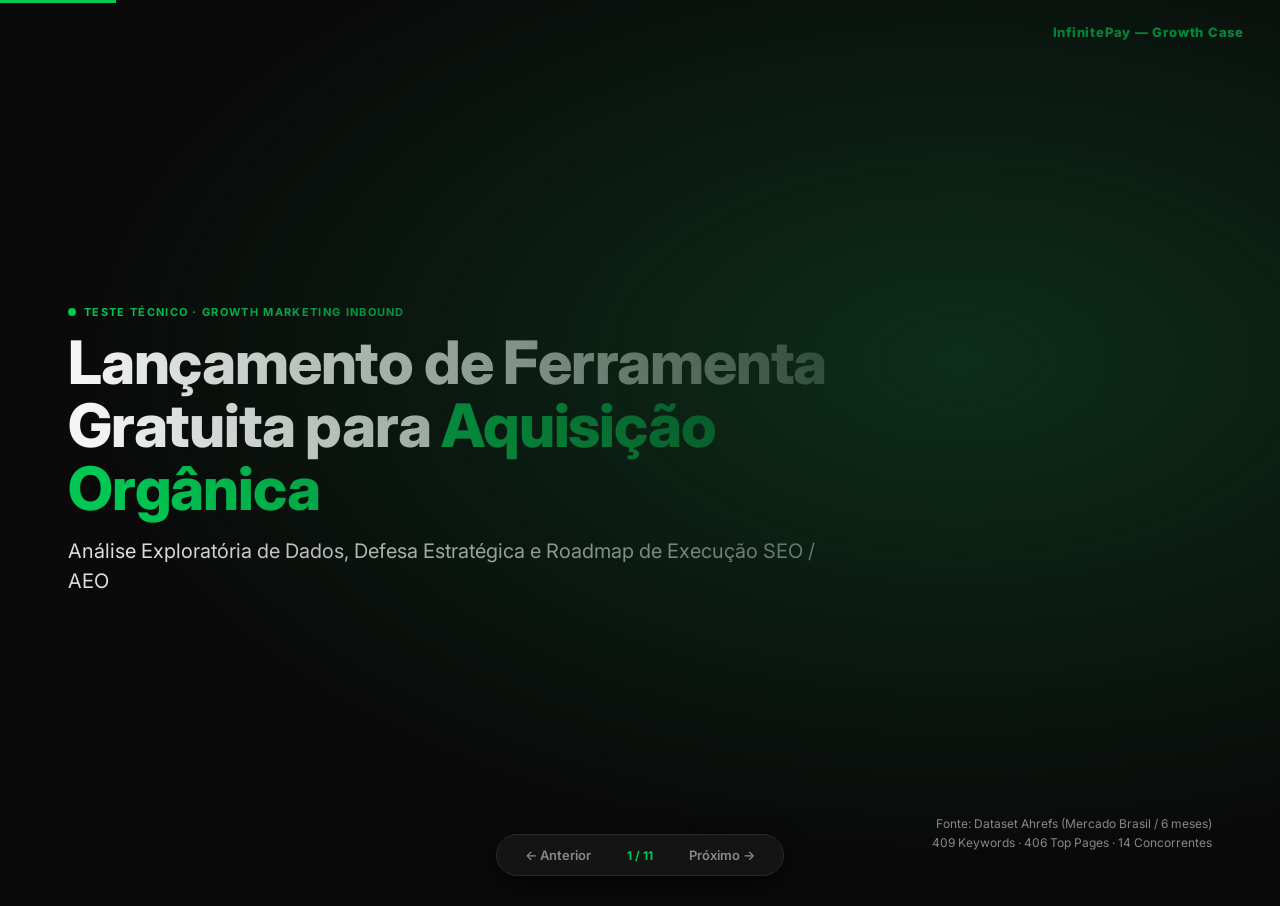
==== commit 18d8d9f0: "- Reestruturacao executiva dos slides com conclusao e impacto primeiro 2026-08-22 21:13" ====
--- a/candidato/apresentacao.html
+++ b/candidato/apresentacao.html
@@ -3,7 +3,7 @@
 <head>
 <meta charset="UTF-8">
 <meta name="viewport" content="width=device-width, initial-scale=1.0">
-<title>Ferramenta de Crescimento Orgânico — InfinitePay</title>
+<title>Estratégia de Aquisição Orgânica — InfinitePay</title>
 <style>
   @import url('https://fonts.googleapis.com/css2?family=Inter:wght@300;400;500;600;700;800;900&display=swap');
 
@@ -14,8 +14,8 @@
     --green-dim: #00a844;
     --black: #0a0a0a;
     --surface: #111111;
-    --surface2: #1a1a1a;
-    --border: #2a2a2a;
+    --surface2: #161616;
+    --border: #262626;
     --text: #f5f5f5;
     --muted: #888;
     --amber: #f59e0b;
@@ -26,7 +26,7 @@
   html, body {
     width: 100%; height: 100%;
     background: var(--black);
-    font-family: 'Inter', system-ui, sans-serif;
+    font-family: 'Inter', system-ui, -apple-system, sans-serif;
     color: var(--text);
     overflow: hidden;
   }
@@ -36,187 +36,177 @@
   .slide {
     position: absolute; inset: 0;
     display: flex; flex-direction: column;
-    padding: 56px 72px;
+    padding: 52px 68px;
     opacity: 0; pointer-events: none;
-    transition: opacity .35s ease;
-  }
-  .slide.active { opacity: 1; pointer-events: all; }
+    transition: opacity .35s ease, transform .35s ease;
+    transform: translateY(6px);
+  }
+  .slide.active { opacity: 1; pointer-events: all; transform: translateY(0); }
 
   /* ── Typography ── */
   .label {
-    font-size: 11px; font-weight: 600; letter-spacing: .12em;
+    font-size: 11px; font-weight: 700; letter-spacing: .12em;
     text-transform: uppercase; color: var(--green);
-    margin-bottom: 16px;
-  }
-  h1 { font-size: clamp(36px, 5vw, 64px); font-weight: 800; line-height: 1.05; }
-  h2 { font-size: clamp(26px, 3.5vw, 44px); font-weight: 700; line-height: 1.1; }
-  h3 { font-size: clamp(18px, 2vw, 26px); font-weight: 600; }
-  p  { font-size: clamp(14px, 1.4vw, 18px); line-height: 1.65; color: #ccc; }
-  .lead { font-size: clamp(16px, 1.8vw, 22px); color: #ddd; line-height: 1.5; }
+    margin-bottom: 12px; display: flex; align-items: center; gap: 8px;
+  }
+  .label::before {
+    content: ""; display: inline-block; width: 8px; height: 8px;
+    background: var(--green); border-radius: 50%;
+  }
+
+  h1 { font-size: clamp(34px, 4.8vw, 60px); font-weight: 800; line-height: 1.05; letter-spacing: -0.02em; }
+  h2 { font-size: clamp(24px, 3.2vw, 40px); font-weight: 700; line-height: 1.1; letter-spacing: -0.01em; }
+  h3 { font-size: clamp(16px, 1.8vw, 22px); font-weight: 600; }
+  p  { font-size: clamp(13px, 1.3vw, 16px); line-height: 1.6; color: #ccc; }
+  .lead { font-size: clamp(15px, 1.6vw, 20px); color: #ddd; line-height: 1.5; }
 
   /* ── Accent spans ── */
   .hi  { color: var(--green); }
   .dim { color: var(--muted); }
   .tag {
-    display: inline-block; padding: 3px 10px; border-radius: 4px;
-    font-size: 12px; font-weight: 600; letter-spacing: .05em;
-    background: #1a2e1a; color: var(--green); border: 1px solid #2a4a2a;
-  }
-  .tag.red   { background: #2e1a1a; color: #f87171; border-color: #4a2a2a; }
-  .tag.amber { background: #2e2a1a; color: #fbbf24; border-color: #4a3a1a; }
-  .tag.blue  { background: #1a1e2e; color: #60a5fa; border-color: #1e2a4a; }
+    display: inline-block; padding: 3px 8px; border-radius: 4px;
+    font-size: 11px; font-weight: 700; letter-spacing: .04em;
+    background: #152915; color: var(--green); border: 1px solid #234823;
+  }
+  .tag.red   { background: #2a1515; color: #f87171; border-color: #4a2020; }
+  .tag.amber { background: #2a2215; color: #fbbf24; border-color: #4a381e; }
+  .tag.blue  { background: #151d2a; color: #60a5fa; border-color: #1e2e4a; }
 
   /* ── Nav bar ── */
   .nav {
-    position: fixed; bottom: 28px; left: 50%; transform: translateX(-50%);
+    position: fixed; bottom: 24px; left: 50%; transform: translateX(-50%);
     display: flex; align-items: center; gap: 12px; z-index: 100;
-    background: #161616; border: 1px solid #2a2a2a;
-    padding: 10px 20px; border-radius: 40px;
+    background: #141414; border: 1px solid #282828;
+    padding: 8px 18px; border-radius: 40px; box-shadow: 0 8px 24px rgba(0,0,0,0.6);
   }
   .nav button {
     background: none; border: none; color: #888; cursor: pointer;
-    font-size: 14px; padding: 4px 10px; border-radius: 20px;
+    font-size: 13px; font-weight: 600; padding: 4px 10px; border-radius: 20px;
     transition: all .2s; font-family: inherit;
   }
   .nav button:hover { background: #222; color: #fff; }
-  .nav .counter { font-size: 13px; color: #555; min-width: 52px; text-align: center; }
+  .nav .counter { font-size: 12px; font-weight: 700; color: var(--green); min-width: 54px; text-align: center; }
 
   /* ── Progress bar ── */
   .progress {
     position: fixed; top: 0; left: 0; height: 3px;
-    background: var(--green); transition: width .35s ease;
+    background: var(--green); transition: width .3s ease; z-index: 200;
   }
 
   /* ── Slide logo ── */
   .logo {
-    position: fixed; top: 28px; right: 40px;
-    font-size: 13px; font-weight: 700; letter-spacing: .06em;
-    color: var(--green); opacity: .7;
+    position: fixed; top: 24px; right: 36px;
+    font-size: 13px; font-weight: 800; letter-spacing: .06em;
+    color: var(--green); opacity: .85;
   }
 
   /* ── Layout helpers ── */
-  .cols  { display: grid; gap: 32px; }
+  .cols  { display: grid; gap: 20px; }
   .cols2 { grid-template-columns: 1fr 1fr; }
   .cols3 { grid-template-columns: 1fr 1fr 1fr; }
   .cols-60-40 { grid-template-columns: 60fr 40fr; }
   .cols-40-60 { grid-template-columns: 40fr 60fr; }
-  .center { display: flex; flex-direction: column; align-items: center; justify-content: center; text-align: center; }
-  .gap8  { gap: 8px; }
+  .cols-30-70 { grid-template-columns: 32fr 68fr; }
+  .gap12 { gap: 12px; }
   .gap16 { gap: 16px; }
-  .gap24 { gap: 24px; }
+  .gap20 { gap: 20px; }
   .mt8   { margin-top: 8px; }
+  .mt12  { margin-top: 12px; }
   .mt16  { margin-top: 16px; }
+  .mt20  { margin-top: 20px; }
   .mt24  { margin-top: 24px; }
-  .mt32  { margin-top: 32px; }
   .mb8   { margin-bottom: 8px; }
-  .flex  { display: flex; }
-  .flex-col { flex-direction: column; }
-  .items-center { align-items: center; }
-  .justify-between { justify-content: space-between; }
 
   /* ── Cards ── */
   .card {
     background: var(--surface); border: 1px solid var(--border);
-    border-radius: 12px; padding: 24px 28px;
-  }
-  .card-green { border-color: #1a4a2a; background: #0d1f0d; }
-  .card-red   { border-color: #4a1a1a; background: #1f0d0d; }
-  .card-amber { border-color: #4a3a1a; background: #1f180d; }
+    border-radius: 10px; padding: 20px 22px;
+  }
+  .card-green { border-color: #1a4a2a; background: #0c1c0c; }
+  .card-amber { border-color: #4a3a1a; background: #1c160c; }
 
   /* ── Stat box ── */
   .stat {
-    display: flex; flex-direction: column; gap: 6px;
+    display: flex; flex-direction: column; gap: 4px;
     background: var(--surface2); border: 1px solid var(--border);
-    border-radius: 10px; padding: 20px 24px;
-  }
-  .stat-value { font-size: clamp(28px, 4vw, 48px); font-weight: 800; color: var(--green); }
-  .stat-label { font-size: 13px; color: var(--muted); }
+    border-radius: 8px; padding: 16px 18px;
+  }
+  .stat-value { font-size: clamp(24px, 3.2vw, 40px); font-weight: 800; color: var(--green); line-height: 1.1; }
+  .stat-label { font-size: 12px; color: var(--muted); }
 
   /* ── Table ── */
-  table { width: 100%; border-collapse: collapse; font-size: clamp(12px, 1.2vw, 14px); }
+  table { width: 100%; border-collapse: collapse; font-size: clamp(11px, 1.1vw, 13px); }
   th {
-    background: #161616; color: var(--muted);
-    font-size: 11px; font-weight: 600; letter-spacing: .08em; text-transform: uppercase;
-    padding: 10px 14px; text-align: left; border-bottom: 1px solid var(--border);
-  }
-  td { padding: 10px 14px; border-bottom: 1px solid #1c1c1c; vertical-align: middle; }
+    background: #141414; color: var(--muted);
+    font-size: 11px; font-weight: 700; letter-spacing: .06em; text-transform: uppercase;
+    padding: 8px 12px; text-align: left; border-bottom: 1px solid var(--border);
+  }
+  td { padding: 8px 12px; border-bottom: 1px solid #1a1a1a; vertical-align: middle; }
   tr:last-child td { border-bottom: none; }
-  tr:hover td { background: #141414; }
+  tr:hover td { background: #131313; }
   .td-right { text-align: right; }
   .td-center { text-align: center; }
 
   /* ── KD pill ── */
   .kd {
-    display: inline-block; padding: 2px 8px; border-radius: 4px;
-    font-size: 12px; font-weight: 700;
-  }
-  .kd-low  { background: #0d1f0d; color: #4ade80; border: 1px solid #1a4a2a; }
-  .kd-mid  { background: #1f180d; color: #fbbf24; border: 1px solid #4a3a1a; }
-  .kd-high { background: #1f0d0d; color: #f87171; border: 1px solid #4a1a1a; }
-
-  /* ── Divider ── */
-  hr { border: none; border-top: 1px solid var(--border); margin: 20px 0; }
+    display: inline-block; padding: 2px 7px; border-radius: 4px;
+    font-size: 11px; font-weight: 700;
+  }
+  .kd-low  { background: #0c1f0c; color: #4ade80; border: 1px solid #1a4a2a; }
+  .kd-mid  { background: #1f170c; color: #fbbf24; border: 1px solid #4a3818; }
+  .kd-high { background: #220c0c; color: #f87171; border: 1px solid #4a1c1c; }
+
+  hr { border: none; border-top: 1px solid var(--border); margin: 16px 0; }
 
   /* ── Code block ── */
   .code {
     font-family: 'SF Mono', 'Fira Code', monospace;
-    font-size: 13px; background: #0d0d0d;
-    border: 1px solid #222; border-radius: 8px;
-    padding: 16px 20px; color: #ccc; line-height: 1.7;
+    font-size: 12px; background: #0d0d0d;
+    border: 1px solid #202020; border-radius: 6px;
+    padding: 12px 16px; color: #ccc; line-height: 1.6;
   }
   .code .c-green { color: #4ade80; }
-  .code .c-muted { color: #555; }
+  .code .c-muted { color: #666; }
   .code .c-amber { color: #fbbf24; }
 
   /* ── Roadmap phase boxes ── */
   .phase {
-    border-radius: 10px; padding: 18px 22px;
-    display: flex; flex-direction: column; gap: 10px;
-  }
-  .phase-1 { background: #0d1f0d; border: 1px solid #1a4a2a; }
-  .phase-2 { background: #1f180d; border: 1px solid #4a3a1a; }
-  .phase-3 { background: #1a1e2e; border: 1px solid #1e2a4a; }
-  .phase-title { font-weight: 700; font-size: 15px; }
-  .phase-item { font-size: 13px; color: #bbb; padding-left: 14px; position: relative; }
-  .phase-item::before { content: "→"; position: absolute; left: 0; color: #555; }
-
-  /* ── Slide-specific ── */
+    border-radius: 8px; padding: 16px 18px;
+    display: flex; flex-direction: column; gap: 8px;
+  }
+  .phase-1 { background: #0c1a0c; border: 1px solid #1a4422; }
+  .phase-2 { background: #1a160c; border: 1px solid #44361a; }
+  .phase-3 { background: #121824; border: 1px solid #1e2c44; }
+  .phase-title { font-weight: 700; font-size: 14px; }
+  .phase-item { font-size: 12px; color: #bbb; padding-left: 12px; position: relative; line-height: 1.45; }
+  .phase-item::before { content: "•"; position: absolute; left: 0; color: var(--green); }
+
   .hero-bg {
     position: absolute; inset: 0;
-    background: radial-gradient(ellipse at 70% 40%, #0d2e1a 0%, transparent 60%);
+    background: radial-gradient(ellipse at 75% 40%, #0d2e1a 0%, transparent 65%);
     pointer-events: none;
   }
-  .slide-1 { justify-content: flex-end; padding-bottom: 80px; }
-  .number-giant {
-    font-size: clamp(120px, 18vw, 200px); font-weight: 900;
-    color: #1a1a1a; line-height: 1; position: absolute;
-    right: 60px; top: 50%; transform: translateY(-50%);
-    user-select: none; pointer-events: none;
-  }
-
-  /* ── Slide 10 — page decisions ── */
+
   .decision-row {
-    display: flex; gap: 14px; align-items: flex-start;
-    padding: 14px 0; border-bottom: 1px solid #1c1c1c;
+    display: flex; gap: 12px; align-items: flex-start;
+    padding: 10px 0; border-bottom: 1px solid #1a1a1a;
   }
   .decision-row:last-child { border-bottom: none; }
   .decision-key {
-    min-width: 140px; font-size: 12px; font-weight: 600;
-    color: var(--muted); text-transform: uppercase; letter-spacing: .06em;
-    padding-top: 2px;
-  }
-  .decision-val { font-size: 14px; color: #ddd; line-height: 1.5; }
+    min-width: 120px; font-size: 11px; font-weight: 700;
+    color: var(--muted); text-transform: uppercase; letter-spacing: .05em;
+  }
+  .decision-val { font-size: 13px; color: #ddd; line-height: 1.45; }
   .decision-val strong { color: var(--green); }
 
-  /* ── Metrics ── */
   .metric-row {
     display: flex; justify-content: space-between; align-items: center;
-    padding: 12px 0; border-bottom: 1px solid #1c1c1c; font-size: 14px;
+    padding: 9px 0; border-bottom: 1px solid #1a1a1a; font-size: 13px;
   }
   .metric-row:last-child { border-bottom: none; }
   .metric-name { color: #ccc; }
   .metric-val { font-weight: 700; color: var(--green); }
-  .metric-tool { font-size: 12px; color: #555; }
+  .metric-tool { font-size: 11px; color: #666; }
 </style>
 </head>
 <body>
@@ -227,481 +217,450 @@
 <div class="deck" id="deck">
 
 <!-- ══════════════════════════════════════════════════════════
-     SLIDE 1 — Título
+     SLIDE 1 — Capa
 ═══════════════════════════════════════════════════════════ -->
 <div class="slide active" id="s1">
   <div class="hero-bg"></div>
-  <div style="flex:1; display:flex; flex-direction:column; justify-content:center; max-width:700px;">
-    <div class="label">Teste Técnico — Growth Marketing</div>
-    <h1>Uma ferramenta gratuita<br>para crescer<br><span class="hi">aquisição orgânica</span></h1>
-    <p class="lead mt24">Análise de dados → Escolha → Página → Roadmap de 90 dias</p>
-  </div>
-  <div style="position:absolute; right:72px; bottom:60px; text-align:right;">
-    <p class="dim" style="font-size:13px;">Dataset Ahrefs — Brasil — Últimos 6 meses</p>
-    <p class="dim" style="font-size:13px;">409 keywords · 406 páginas · 14 domínios</p>
-  </div>
-</div>
-
-<!-- ══════════════════════════════════════════════════════════
-     SLIDE 2 — O Dataset
+  <div style="flex:1; display:flex; flex-direction:column; justify-content:center; max-width:760px;">
+    <div class="label">Teste Técnico · Growth Marketing Inbound</div>
+    <h1>Lançamento de Ferramenta Gratuita para <span class="hi">Aquisição Orgânica</span></h1>
+    <p class="lead mt16">Análise Exploratória de Dados, Defesa Estratégica e Roadmap de Execução SEO / AEO</p>
+  </div>
+  <div style="position:absolute; right:68px; bottom:48px; text-align:right;">
+    <p class="dim" style="font-size:12px;">Fonte: Dataset Ahrefs (Mercado Brasil / 6 meses)</p>
+    <p class="dim" style="font-size:12px;">409 Keywords · 406 Top Pages · 14 Concorrentes</p>
+  </div>
+</div>
+
+<!-- ══════════════════════════════════════════════════════════
+     SLIDE 2 — Resumo Executivo (Conclusão & Impacto Primeiro)
 ═══════════════════════════════════════════════════════════ -->
 <div class="slide" id="s2">
-  <div class="label">Ponto de partida</div>
-  <h2>O que o dataset continha</h2>
-  <div class="cols cols3 mt32" style="gap:20px;">
+  <div class="label">Visão Executiva · Resumo de Impacto</div>
+  <h2>A Oportunidade &amp; O Resultado Esperado</h2>
+  <div class="cols cols3 mt20" style="gap:16px;">
+    <div class="stat">
+      <div class="stat-value">+50.000</div>
+      <div class="stat-label">Buscas/mês no Cluster de Precificação</div>
+    </div>
+    <div class="stat">
+      <div class="stat-value">&lt; 8 KD</div>
+      <div class="stat-label">Dificuldade Média de Rankeamento (Baixa)</div>
+    </div>
+    <div class="stat">
+      <div class="stat-value" style="color:var(--amber);">10.000</div>
+      <div class="stat-label">Visitas/mês projetadas (Mês 3 / Dia 90)</div>
+    </div>
+  </div>
+  <div class="cols cols2 mt16" style="gap:16px;">
+    <div class="card card-green">
+      <h3 class="hi">A Ferramenta Recomendada</h3>
+      <p class="mt8" style="font-size:14px;"><strong>Calculadora de Margem de Lucro e Precificação de Produtos</strong> — uma ferramenta interativa e ultrarrápida que resolve a principal dor do comerciante ao definir seu preço de venda.</p>
+    </div>
+    <div class="card card-green">
+      <h3 class="hi">Geração de Negócio (Impacto Real)</h3>
+      <p class="mt8" style="font-size:14px;"><strong>~400 novas Contas PJ / mês</strong> (conversão de 4%). A ferramenta calcula o impacto das taxas de cartão no lucro e conduz o lojista a adotar as soluções da InfinitePay.</p>
+    </div>
+  </div>
+</div>
+
+<!-- ══════════════════════════════════════════════════════════
+     SLIDE 3 — Dataset & Metodologia
+═══════════════════════════════════════════════════════════ -->
+<div class="slide" id="s3">
+  <div class="label">Exploração de Dados</div>
+  <h2>Dataset &amp; Pipeline Metodológico em 4 Etapas</h2>
+  <div class="cols cols2 mt20" style="gap:16px;">
     <div class="card">
-      <div class="tag blue mb8">organic-competitors.csv</div>
-      <div class="stat-value hi mt16">14</div>
-      <div class="stat-label">domínios concorrentes</div>
-      <hr>
-      <p style="font-size:13px; color:#888; margin-top:8px;">DR, tráfego estimado, keywords em comum vs. exclusivas</p>
+      <div class="tag mb8">Etapa 1 · Agrupamento Semântico</div>
+      <p style="font-size:13px;">Classificação das 409 keywords em <strong>23 clusters temáticos</strong> via regras semânticas determinísticas.</p>
+      <div class="code mt8">
+        "como precificar" → Precificacao<br>
+        "calculadora salario" → CLT (Descartado)<br>
+        "taxa cartao" → Maquininha (CTA)
+      </div>
     </div>
     <div class="card">
-      <div class="tag blue mb8">top-pages.csv</div>
-      <div class="stat-value hi mt16">406</div>
-      <div class="stat-label">URLs rankeando</div>
-      <hr>
-      <p style="font-size:13px; color:#888; margin-top:8px;">Tráfego por página, UR, domínios referenciadores, tipo de página</p>
+      <div class="tag mb8">Etapa 2 · Mapeamento da SERP</div>
+      <p style="font-size:13px;">Identificação do tipo de URL dos concorrentes no topo de cada cluster.</p>
+      <div class="code mt8">
+        /blog/ → Artigo estático <span class="c-amber">← Brecha!</span><br>
+        /ferramenta/ → Concorrente direto<br>
+        /produto/ → Transacional
+      </div>
     </div>
     <div class="card">
-      <div class="tag blue mb8">organic-keywords.csv</div>
-      <div class="stat-value hi mt16">409</div>
-      <div class="stat-label">palavras-chave rastreadas</div>
-      <hr>
-      <p style="font-size:13px; color:#888; margin-top:8px;">Volume, KD, CPC, intenção, posição, URL rankeando</p>
-    </div>
-  </div>
-  <div class="card mt24" style="background:#0d0d0d; border-color:#1a4a2a;">
-    <p style="font-size:13px; color:#888;"><span class="hi" style="font-weight:600;">Nota metodológica:</span> Dataset bruto, sem limpeza. A coluna <code style="background:#1a1a1a; padding:2px 6px; border-radius:3px;">domain</code> foi adicionada na consolidação — não vem do Ahrefs original. Toda afirmação desta análise é rastreável a uma linha específica dos arquivos.</p>
-  </div>
-</div>
-
-<!-- ══════════════════════════════════════════════════════════
-     SLIDE 3 — Metodologia de análise
-═══════════════════════════════════════════════════════════ -->
-<div class="slide" id="s3">
-  <div class="label">Metodologia</div>
-  <h2>Pipeline: de dados brutos a decisão</h2>
-  <div class="cols cols2 mt32" style="gap:20px;">
+      <div class="tag mb8">Etapa 3 · Dificuldade Real</div>
+      <p style="font-size:13px;">Cruzamento de KD com autoridade de domínio (DR dos líderes). KD baixo com DR 80+ não é brecha real.</p>
+    </div>
     <div class="card">
-      <div class="tag mb8">Etapa 1</div>
-      <h3 class="mt8">Agrupamento Semântico</h3>
-      <p class="mt8" style="font-size:14px;">Criação de tag de cluster para cada keyword. 409 termos → 23 grupos temáticos.</p>
-      <div class="code mt16">
-        <span class="c-muted"># como classificamos</span><br>
-        <span class="c-green">"como precificar"</span> → Precificacao<br>
-        <span class="c-green">"calculadora imc"</span> → Descartado<br>
-        <span class="c-green">"fluxo de caixa"</span> → Gestao Fin.
-      </div>
-    </div>
-    <div class="card">
-      <div class="tag mb8">Etapa 2</div>
-      <h3 class="mt8">Mapeamento da SERP</h3>
-      <p class="mt8" style="font-size:14px;">Cruzamento de domínios × tipo de URL por cluster. Quem rankeia e com qual formato de página?</p>
-      <div class="code mt16">
-        <span class="c-muted"># tipos de página identificados</span><br>
-        /blog/ → texto estático <span class="c-amber">← brecha!</span><br>
-        /ferramenta/ → competidor direto<br>
-        /produto/ → intenção transacional
-      </div>
-    </div>
-    <div class="card">
-      <div class="tag mb8">Etapa 3</div>
-      <h3 class="mt8">Dificuldade Real</h3>
-      <p class="mt8" style="font-size:14px;">KD médio cruzado com DR dos líderes. KD baixo com DR 80+ ≠ oportunidade real.</p>
-    </div>
-    <div class="card">
-      <div class="tag mb8">Etapa 4</div>
-      <h3 class="mt8">Matriz Volume × Esforço</h3>
-      <p class="mt8" style="font-size:14px;">Score = Volume ÷ (KD + 1). Quanto maior, mais tráfego por unidade de esforço.</p>
-    </div>
-  </div>
-</div>
-
-<!-- ══════════════════════════════════════════════════════════
-     SLIDE 4 — O que foi descartado
+      <div class="tag mb8">Etapa 4 · Matriz Volume × Esforço</div>
+      <p style="font-size:13px;">Score = Volume ÷ (KD + 1). Precificação atingiu <strong>Score 9.750</strong> (7,6x superior ao 2º colocado).</p>
+    </div>
+  </div>
+</div>
+
+<!-- ══════════════════════════════════════════════════════════
+     SLIDE 4 — O que foi Descartado
 ═══════════════════════════════════════════════════════════ -->
 <div class="slide" id="s4">
-  <div class="label">Avaliação inicial</div>
-  <h2>O que foi considerado e descartado</h2>
-  <table class="mt32">
+  <div class="label">Filtro Estratégico</div>
+  <h2>O que Consideramos e Descartamos (e Por Quê)</h2>
+  <table class="mt20">
     <thead>
       <tr>
-        <th>Oportunidade</th>
+        <th>Oportunidade Avaliada</th>
         <th>Volume</th>
         <th>KD</th>
         <th>Evidência no Dataset</th>
-        <th>Decisão</th>
+        <th>Racional do Descarte</th>
       </tr>
     </thead>
     <tbody>
       <tr>
-        <td><strong>Calc. Salário Líquido / CLT</strong></td>
+        <td><strong>Calculadora de Salário / CLT</strong></td>
         <td>89.000/mês</td>
         <td><span class="kd kd-high">24</span></td>
-        <td class="dim" style="font-size:12px;">dinheirocerto.com.br — 172k visitas<br><em>competitors.csv, lin. 4</em></td>
-        <td><span class="tag red">Descartado</span><br><span style="font-size:12px; color:#888;">Zero fit com ICP — atrai CLT, não empreendedor</span></td>
-      </tr>
-      <tr>
-        <td><strong>Geradores Genéricos (CPF, Senha…)</strong></td>
-        <td>Alto, disperso</td>
+        <td class="dim" style="font-size:11px;">dinheirocerto.com.br (172k visitas)<br><em>competitors lin. 4 / top-pages lin. 2</em></td>
+        <td><span class="tag red">Descartado</span><br><span style="font-size:11px; color:#888;">Zero fit com ICP — atrai CLT, não comerciante</span></td>
+      </tr>
+      <tr>
+        <td><strong>Geradores Genéricos (CPF, Senha)</strong></td>
+        <td>Alto / Disperso</td>
         <td><span class="kd kd-low">2–4</span></td>
-        <td class="dim" style="font-size:12px;">dinheirocerto.com.br<br><em>keywords.csv, diversos</em></td>
-        <td><span class="tag red">Descartado</span><br><span style="font-size:12px; color:#888;">Tráfego sem intenção comercial nenhuma</span></td>
-      </tr>
-      <tr>
-        <td><strong>Calc. Taxas de Maquininha</strong></td>
+        <td class="dim" style="font-size:11px;">dinheirocerto.com.br<br><em>organic-keywords.csv</em></td>
+        <td><span class="tag red">Descartado</span><br><span style="font-size:11px; color:#888;">Tráfego sem retenção ou intenção comercial</span></td>
+      </tr>
+      <tr>
+        <td><strong>Calculadora de Taxa de Maquininha</strong></td>
         <td>—</td>
         <td><span class="kd kd-high">28</span></td>
-        <td class="dim" style="font-size:12px;">infinitepay.io — posição 67, 22 visitas/mês<br><em>top-pages.csv, lin. 296</em></td>
-        <td><span class="tag amber">Não como hub</span><br><span style="font-size:12px; color:#888;">KD alto, dominado por DR 80+. Usado como CTA interno.</span></td>
-      </tr>
-      <tr>
-        <td><strong style="color: var(--green);">Calc. Margem de Lucro e Precificação</strong></td>
+        <td class="dim" style="font-size:11px;">infinitepay.io (posição 67, 22 visitas)<br><em>top-pages.csv lin. 296</em></td>
+        <td><span class="tag amber">Usado como CTA</span><br><span style="font-size:11px; color:#888;">Concorrência direta alta; capturar no meio de funil</span></td>
+      </tr>
+      <tr>
+        <td><strong style="color:var(--green);">Calc. Margem &amp; Precificação</strong></td>
         <td><strong class="hi">50.000+/mês</strong></td>
         <td><span class="kd kd-low">&lt; 8</span></td>
-        <td class="dim" style="font-size:12px;">keywords.csv lin. 47, 42, 61, 149…</td>
-        <td><span class="tag">ESCOLHIDO</span><br><span style="font-size:12px; color:#4ade80;">Alta oportunidade, KD genuíno, brecha real</span></td>
+        <td class="dim" style="font-size:11px;">keywords lin. 47, 42, 61, 149...</td>
+        <td><span class="tag">ESCOLHIDO</span><br><span style="font-size:11px; color:#4ade80;">Alta intenção, KD genuíno e brecha comprovada</span></td>
       </tr>
     </tbody>
   </table>
 </div>
 
 <!-- ══════════════════════════════════════════════════════════
-     SLIDE 5 — Os dados do cluster escolhido
+     SLIDE 5 — Evidências do Dataset
 ═══════════════════════════════════════════════════════════ -->
 <div class="slide" id="s5">
-  <div class="label">organic-keywords.csv — Cluster de Precificação</div>
-  <h2>Os dados que sustentam a escolha</h2>
-  <div class="cols cols-60-40 mt28" style="gap:24px; align-items:start;">
+  <div class="label">Evidências · organic-keywords.csv</div>
+  <h2>Dados que Sustentam a Escolha da Ferramenta</h2>
+  <div class="cols cols-60-40 mt16" style="gap:20px; align-items:start;">
     <table>
       <thead>
         <tr>
-          <th>Keyword</th>
+          <th>Palavra-Chave</th>
           <th class="td-right">Volume</th>
           <th class="td-center">KD</th>
-          <th>Referência CSV</th>
+          <th>Referência no CSV</th>
         </tr>
       </thead>
       <tbody>
-        <tr><td>precificacao</td><td class="td-right"><strong>14.800</strong></td><td class="td-center"><span class="kd kd-low">7</span></td><td class="dim" style="font-size:11px;">keywords.csv, lin. 47</td></tr>
-        <tr><td>markup</td><td class="td-right"><strong>9.900</strong></td><td class="td-center"><span class="kd kd-low">3</span></td><td class="dim" style="font-size:11px;">keywords.csv, lin. 42</td></tr>
-        <tr><td>como precificar um produto</td><td class="td-right">4.100</td><td class="td-center"><span class="kd kd-low">2</span></td><td class="dim" style="font-size:11px;">keywords.csv, lin. 61</td></tr>
-        <tr><td>precificacao de produtos</td><td class="td-right">3.900</td><td class="td-center"><span class="kd kd-low">4</span></td><td class="dim" style="font-size:11px;">keywords.csv, lin. 81</td></tr>
-        <tr><td>margem de lucro</td><td class="td-right">3.300</td><td class="td-center"><span class="kd kd-low">8</span></td><td class="dim" style="font-size:11px;">keywords.csv, lin. 149</td></tr>
-        <tr><td>margem de contribuicao</td><td class="td-right">2.400</td><td class="td-center"><span class="kd kd-low">9</span></td><td class="dim" style="font-size:11px;">keywords.csv, lin. 140</td></tr>
-        <tr><td>como calcular lucro de um produto</td><td class="td-right">1.900</td><td class="td-center"><span class="kd kd-low">10</span></td><td class="dim" style="font-size:11px;">keywords.csv, lin. 204</td></tr>
-        <tr><td>como calcular margem de lucro</td><td class="td-right">1.700</td><td class="td-center"><span class="kd kd-low">5</span></td><td class="dim" style="font-size:11px;">keywords.csv, lin. 144</td></tr>
-        <tr><td>como calcular preco de venda</td><td class="td-right">880</td><td class="td-center"><span class="kd kd-low">6</span></td><td class="dim" style="font-size:11px;">keywords.csv, lin. 151</td></tr>
-        <tr><td>como dar desconto sem perder lucro</td><td class="td-right">340</td><td class="td-center"><span class="kd kd-low">6</span></td><td class="dim" style="font-size:11px;">keywords.csv, lin. 252</td></tr>
+        <tr><td>precificacao</td><td class="td-right"><strong>14.800</strong></td><td class="td-center"><span class="kd kd-low">7</span></td><td class="dim" style="font-size:11px;">keywords.csv lin. 47</td></tr>
+        <tr><td>markup</td><td class="td-right"><strong>9.900</strong></td><td class="td-center"><span class="kd kd-low">3</span></td><td class="dim" style="font-size:11px;">keywords.csv lin. 42</td></tr>
+        <tr><td>como precificar um produto</td><td class="td-right">4.100</td><td class="td-center"><span class="kd kd-low">2</span></td><td class="dim" style="font-size:11px;">keywords.csv lin. 61</td></tr>
+        <tr><td>precificacao de produtos</td><td class="td-right">3.900</td><td class="td-center"><span class="kd kd-low">4</span></td><td class="dim" style="font-size:11px;">keywords.csv lin. 81</td></tr>
+        <tr><td>margem de lucro</td><td class="td-right">3.300</td><td class="td-center"><span class="kd kd-low">8</span></td><td class="dim" style="font-size:11px;">keywords.csv lin. 149</td></tr>
+        <tr><td>margem de contribuicao</td><td class="td-right">2.400</td><td class="td-center"><span class="kd kd-low">9</span></td><td class="dim" style="font-size:11px;">keywords.csv lin. 140</td></tr>
+        <tr><td>como calcular lucro de um produto</td><td class="td-right">1.900</td><td class="td-center"><span class="kd kd-low">10</span></td><td class="dim" style="font-size:11px;">keywords.csv lin. 204</td></tr>
+        <tr><td>como calcular margem de lucro</td><td class="td-right">1.700</td><td class="td-center"><span class="kd kd-low">5</span></td><td class="dim" style="font-size:11px;">keywords.csv lin. 144</td></tr>
+        <tr><td>como calcular preco de venda</td><td class="td-right">880</td><td class="td-center"><span class="kd kd-low">6</span></td><td class="dim" style="font-size:11px;">keywords.csv lin. 151</td></tr>
+        <tr><td>como dar desconto sem perder lucro</td><td class="td-right">340</td><td class="td-center"><span class="kd kd-low">6</span></td><td class="dim" style="font-size:11px;">keywords.csv lin. 252</td></tr>
       </tbody>
     </table>
-    <div style="display:flex; flex-direction:column; gap:16px;">
+    <div style="display:flex; flex-direction:column; gap:12px;">
       <div class="stat">
-        <div class="stat-value">50k+</div>
-        <div class="stat-label">buscas/mês combinadas</div>
+        <div class="stat-value">+50.000</div>
+        <div class="stat-label">Buscas mensais somadas no cluster</div>
       </div>
       <div class="stat">
-        <div class="stat-value">&lt; 8</div>
-        <div class="stat-label">KD médio do cluster</div>
+        <div class="stat-value">5,2</div>
+        <div class="stat-label">KD Médio do Cluster (Facilidade Alta)</div>
       </div>
       <div class="stat">
-        <div class="stat-value" style="color: var(--amber);">67ª</div>
-        <div class="stat-label">posição atual da InfinitePay<br><span style="font-size:11px; color:#555;">top-pages.csv, lin. 392</span></div>
-      </div>
-    </div>
-  </div>
-</div>
-
-<!-- ══════════════════════════════════════════════════════════
-     SLIDE 6 — A brecha competitiva
+        <div class="stat-value" style="color:var(--amber);">Posição 67</div>
+        <div class="stat-label">InfinitePay atual (URL antiga sem tráfego)<br><span style="font-size:10px; color:#666;">top-pages.csv lin. 392</span></div>
+      </div>
+    </div>
+  </div>
+</div>
+
+<!-- ══════════════════════════════════════════════════════════
+     SLIDE 6 — A Brecha Competitiva
 ═══════════════════════════════════════════════════════════ -->
 <div class="slide" id="s6">
-  <div class="label">Análise competitiva</div>
-  <h2>A brecha: <span class="hi">ninguém tem ferramenta</span></h2>
-  <div class="cols cols2 mt32" style="gap:24px;">
+  <div class="label">Cenário Competitivo</div>
+  <h2>A Brecha: <span class="hi">Nenhum Concorrente tem Ferramenta</span></h2>
+  <div class="cols cols2 mt20" style="gap:20px;">
     <div>
-      <p style="font-size:13px; color:#666; text-transform:uppercase; letter-spacing:.08em; margin-bottom:16px;">Concorrentes no cluster de Precificação</p>
       <table>
         <thead>
-          <tr><th>Domínio</th><th>DR</th><th>Tipo de Página</th></tr>
+          <tr><th>Domínio</th><th>DR</th><th>Tipo de URL Rankeando</th></tr>
         </thead>
         <tbody>
           <tr>
             <td>giroloja.com.br</td>
             <td><strong style="color:#f87171;">38</strong></td>
-            <td><span class="tag red">/blog/ — texto estático</span></td>
+            <td><span class="tag red">/blog/ — texto longo estático</span></td>
           </tr>
           <tr>
             <td>lojafacil.com.br</td>
             <td><strong style="color:#fbbf24;">54</strong></td>
-            <td><span class="tag red">/blog/ — texto estático</span></td>
+            <td><span class="tag red">/blog/ — texto longo estático</span></td>
           </tr>
           <tr>
             <td>vendamais.com.br</td>
             <td><strong style="color:#fbbf24;">52</strong></td>
-            <td><span class="tag red">/blog/ — texto estático</span></td>
+            <td><span class="tag red">/blog/ — texto longo estático</span></td>
           </tr>
           <tr>
-            <td style="color: var(--green); font-weight:600;">infinitepay.io</td>
+            <td style="color:var(--green); font-weight:700;">infinitepay.io</td>
             <td><strong class="hi">68</strong></td>
-            <td><span class="tag amber">posição 67 — sem tráfego</span></td>
+            <td><span class="tag amber">posição 67 — tráfego zerado</span></td>
           </tr>
         </tbody>
       </table>
-      <p class="mt16" style="font-size:13px; color:#888;">Fonte: organic-competitors.csv + top-pages.csv, lin. 392</p>
-    </div>
-    <div style="display:flex; flex-direction:column; gap:16px;">
+      <p class="mt12" style="font-size:12px; color:#888;">Fonte: organic-competitors.csv + top-pages.csv lin. 392</p>
+    </div>
+    <div style="display:flex; flex-direction:column; gap:12px;">
       <div class="card card-green">
-        <h3 class="hi">DR 68 vs. DR 54</h3>
-        <p class="mt8" style="font-size:14px;">InfinitePay supera em autoridade de domínio todos os concorrentes que hoje lideram o cluster. Com uma página técnica, o Top 1 é alcançável.</p>
+        <h3 class="hi">Autoridade Superior: DR 68 vs DR 54</h3>
+        <p class="mt4" style="font-size:13px;">A InfinitePay supera em autoridade de domínio todos os players que lideram as buscas hoje. O Top 1 é altamente viável.</p>
       </div>
       <div class="card card-green">
-        <h3 class="hi">Zero ferramentas interativas</h3>
-        <p class="mt8" style="font-size:14px;">Todos os concorrentes respondem a "calculadora de margem de lucro" com artigos longos de texto. Nenhum entrega uma ferramenta funcional.</p>
+        <h3 class="hi">Intenção Não Atendida (Zero Apps)</h3>
+        <p class="mt4" style="font-size:13px;">O comerciante busca fazer o cálculo, mas os sites entregam artigos teóricos de 2.000 palavras. Uma calculadora funcional vence a SERP.</p>
       </div>
       <div class="card card-amber">
-        <h3 style="color:var(--amber);">Página antiga existe, mas falha</h3>
-        <p class="mt8" style="font-size:14px;"><code style="background:#1a1a1a; padding:2px 6px; border-radius:3px; font-size:12px;">/materiais/calculadora-de-margem</code> posição 67, tráfego zero. O intent não está sendo atendido.</p>
-      </div>
-    </div>
-  </div>
-</div>
-
-<!-- ══════════════════════════════════════════════════════════
-     SLIDE 7 — Fit com a InfinitePay
+        <h3 style="color:var(--amber);">Oportunidade de Redirect 301</h3>
+        <p class="mt4" style="font-size:13px;">Redirecionamos a URL antiga (`/materiais/calculadora-de-margem`) para transferir autoridade e acelerar a subida da posição 67 para o Top 3.</p>
+      </div>
+    </div>
+  </div>
+</div>
+
+<!-- ══════════════════════════════════════════════════════════
+     SLIDE 7 — Fit de Negócio & Produtos
 ═══════════════════════════════════════════════════════════ -->
 <div class="slide" id="s7">
-  <div class="label">Fit de negócio</div>
-  <h2>Por que faz sentido <span class="hi">para a InfinitePay</span></h2>
-  <p class="lead mt16">Precificar exige calcular taxas de pagamento. A ferramenta conecta o problema do empreendedor aos produtos da InfinitePay.</p>
-  <table class="mt24">
+  <div class="label">Fit com o Ecossistema InfinitePay</div>
+  <h2>Como a Ferramenta Converte Tráfego em Clientes</h2>
+  <p class="lead mt8">Para precificar, o lojista precisa calcular taxas de pagamento. A calculadora demonstra a economia real da InfinitePay.</p>
+  <table class="mt16">
     <thead>
       <tr>
-        <th>Produto</th>
-        <th>Taxa real</th>
-        <th>Gancho na ferramenta</th>
+        <th>Solução InfinitePay</th>
+        <th>Taxas Reais</th>
+        <th>Gancho Comercial na Calculadora</th>
       </tr>
     </thead>
     <tbody>
       <tr>
-        <td><strong>InfiniteTap</strong> — venda no celular</td>
+        <td><strong>InfiniteTap</strong> (Venda no Celular)</td>
         <td><span class="hi">Débito 0,75% · Crédito 2,89%</span></td>
-        <td style="font-size:13px; color:#aaa;">Venda no celular sem gastar com maquininha</td>
-      </tr>
-      <tr>
-        <td><strong>InfiniteSmart</strong> — maquininha física</td>
+        <td style="font-size:12px; color:#aaa;">"Venda no celular sem gastar nada com maquininha e preserve seu lucro."</td>
+      </tr>
+      <tr>
+        <td><strong>InfiniteSmart</strong> (Maquininha Física)</td>
         <td><span class="hi">Débito 0,75% · Crédito 2,89%</span></td>
-        <td style="font-size:13px; color:#aaa;">Sem aluguel mensal — até 40% de economia por venda</td>
+        <td style="font-size:12px; color:#aaa;">"Elimine aluguel e economize até 40% nas taxas de cartão por venda."</td>
       </tr>
       <tr>
         <td><strong>Link de Pagamento</strong></td>
-        <td><span class="hi">Pix: 0,00% (grátis)</span></td>
-        <td style="font-size:13px; color:#aaa;">Venda pelo WhatsApp com taxa zero no Pix</td>
+        <td><span class="hi">Pix: 0,00% (Grátis)</span></td>
+        <td style="font-size:12px; color:#aaa;">"Venda pelo WhatsApp com taxa zero no Pix e receba na hora."</td>
       </tr>
       <tr>
         <td><strong>Conta PJ Digital</strong></td>
         <td><span class="hi">Pix ilimitado: R$ 0,00</span></td>
-        <td style="font-size:13px; color:#aaa;">Zere os custos bancários — CTA final de conversão</td>
-      </tr>
-      <tr>
-        <td><strong>Saldo rendendo</strong></td>
-        <td><span class="hi">100%+ do CDI diário</span></td>
-        <td style="font-size:13px; color:#aaa;">Caixa das vendas rende enquanto planeja estoque</td>
+        <td style="font-size:12px; color:#aaa;">"Zere tarifas bancárias e receba as vendas no mesmo dia."</td>
       </tr>
     </tbody>
   </table>
-  <div class="card card-green mt24">
-    <p style="font-size:14px;"><strong class="hi">Fluxo de conversão:</strong> Usuário busca "como precificar" → Usa a calculadora → Percebe que a taxa da InfinitePay aumenta sua margem → Clica em "Abrir Conta Grátis"</p>
-  </div>
-</div>
-
-<!-- ══════════════════════════════════════════════════════════
-     SLIDE 8 — Arquitetura Hub & Spoke
+  <div class="card card-green mt16">
+    <p style="font-size:13px;"><strong class="hi">Funil de Ativação:</strong> Busca ("como precificar") → Calcula custos na ferramenta → Vê a economia no comparador de taxas → Clica em <em>"Abrir Conta PJ Grátis"</em>.</p>
+  </div>
+</div>
+
+<!-- ══════════════════════════════════════════════════════════
+     SLIDE 8 — Topic Cluster (Hub & Spoke)
 ═══════════════════════════════════════════════════════════ -->
 <div class="slide" id="s8">
-  <div class="label">Arquitetura de conteúdo</div>
-  <h2>Hub &amp; Spoke — Topic Cluster</h2>
-  <div class="cols cols-40-60 mt32" style="gap:28px; align-items:start;">
+  <div class="label">Arquitetura de Conteúdo</div>
+  <h2>Hub &amp; Spoke: Estrutura do Topic Cluster</h2>
+  <div class="cols cols-40-60 mt20" style="gap:20px; align-items:start;">
     <div>
       <div class="card card-green">
         <div class="tag mb8">Página Pilar (Hub)</div>
-        <h3 class="mt8 hi" style="font-size:16px;">/ferramentas/<br>calculadora-margem-lucro-precificacao</h3>
-        <p class="mt8" style="font-size:13px;">Ferramenta interativa. Centraliza autoridade e captura 50k buscas/mês do cluster.</p>
-      </div>
-    </div>
-    <div>
-      <p style="font-size:13px; color:#666; text-transform:uppercase; letter-spacing:.08em; margin-bottom:14px;">Artigos satélites — Topic Cluster</p>
-      <div style="display:flex; flex-direction:column; gap:8px;">
-        <div class="card" style="padding:12px 16px; display:flex; justify-content:space-between; align-items:center;">
-          <span style="font-size:14px;">O que é Markup e o Markup Divisor</span>
-          <span class="tag">9.900/mês · KD 3</span>
-        </div>
-        <div class="card" style="padding:12px 16px; display:flex; justify-content:space-between; align-items:center;">
-          <span style="font-size:14px;">Markup vs Margem de Lucro: qual usar?</span>
-          <span class="tag">390/mês · KD 5</span>
-        </div>
-        <div class="card" style="padding:12px 16px; display:flex; justify-content:space-between; align-items:center;">
-          <span style="font-size:14px;">Margem de Contribuição: como calcular</span>
-          <span class="tag">2.400/mês · KD 9</span>
-        </div>
-        <div class="card" style="padding:12px 16px; display:flex; justify-content:space-between; align-items:center;">
-          <span style="font-size:14px;">Como calcular o lucro real de um produto</span>
-          <span class="tag">1.900/mês · KD 10</span>
-        </div>
-        <div class="card" style="padding:12px 16px; display:flex; justify-content:space-between; align-items:center;">
-          <span style="font-size:14px;">Como dar desconto sem perder o lucro</span>
-          <span class="tag">340/mês · KD 6</span>
-        </div>
-        <div class="card" style="padding:12px 16px; display:flex; justify-content:space-between; align-items:center;">
-          <span style="font-size:14px;">CMV e Custos Fixos: como calcular</span>
-          <span class="tag">Base do cluster</span>
-        </div>
-      </div>
-    </div>
-  </div>
-</div>
-
-<!-- ══════════════════════════════════════════════════════════
-     SLIDE 9 — Decisões técnicas da página
+        <h3 class="hi" style="font-size:15px;">/ferramentas/<br>calculadora-margem-lucro-precificacao</h3>
+        <p class="mt8" style="font-size:12px;">Ferramenta interativa central. Concentra autoridade e responde às intenções de alto volume (+50k buscas).</p>
+      </div>
+    </div>
+    <div style="display:flex; flex-direction:column; gap:6px;">
+      <div class="card" style="padding:10px 14px; display:flex; justify-content:space-between; align-items:center;">
+        <span style="font-size:13px;">O que é Markup e como aplicar o Markup Divisor</span>
+        <span class="tag">9.900/mês · KD 3</span>
+      </div>
+      <div class="card" style="padding:10px 14px; display:flex; justify-content:space-between; align-items:center;">
+        <span style="font-size:13px;">Markup vs Margem de Lucro: Qual a diferença e qual usar?</span>
+        <span class="tag">390/mês · KD 5</span>
+      </div>
+      <div class="card" style="padding:10px 14px; display:flex; justify-content:space-between; align-items:center;">
+        <span style="font-size:13px;">Margem de Contribuição: Como calcular</span>
+        <span class="tag">2.400/mês · KD 9</span>
+      </div>
+      <div class="card" style="padding:10px 14px; display:flex; justify-content:space-between; align-items:center;">
+        <span style="font-size:13px;">Como calcular o lucro real de um produto</span>
+        <span class="tag">1.900/mês · KD 10</span>
+      </div>
+      <div class="card" style="padding:10px 14px; display:flex; justify-content:space-between; align-items:center;">
+        <span style="font-size:13px;">Como dar desconto sem perder o lucro</span>
+        <span class="tag">340/mês · KD 6</span>
+      </div>
+      <div class="card" style="padding:10px 14px; display:flex; justify-content:space-between; align-items:center;">
+        <span style="font-size:13px;">CMV, Custos Fixos e Ponto de Equilíbrio</span>
+        <span class="tag">Base do Cluster (~4.5k)</span>
+      </div>
+    </div>
+  </div>
+</div>
+
+<!-- ══════════════════════════════════════════════════════════
+     SLIDE 9 — Estrutura Técnica (SEO, AEO & GEO)
 ═══════════════════════════════════════════════════════════ -->
 <div class="slide" id="s9">
-  <div class="label">Decisões técnicas</div>
-  <h2>Por que cada elemento foi escolhido</h2>
-  <div class="cols cols2 mt28" style="gap:24px;">
+  <div class="label">Excelência Técnica</div>
+  <h2>Preparada para a SERP Tradicional e Motores de IA</h2>
+  <div class="cols cols2 mt16" style="gap:16px;">
     <div class="card">
       <div class="decision-row">
-        <div class="decision-key">URL</div>
-        <div class="decision-val"><strong>/ferramentas/calculadora-margem-lucro-precificacao</strong><br><span style="font-size:12px; color:#666;">Redirect 301 da URL antiga — herda posição 67</span></div>
+        <div class="decision-key">Title Tag</div>
+        <div class="decision-val"><strong>Calculadora de Margem de Lucro e Precificação Grátis | InfinitePay</strong> (62 chars · CTR máximo)</div>
       </div>
       <div class="decision-row">
-        <div class="decision-key">Title</div>
-        <div class="decision-val"><strong>Calculadora de Margem de Lucro e Precificação Grátis | InfinitePay</strong><br><span style="font-size:12px; color:#666;">62 chars · keyword no início · "Grátis" eleva CTR</span></div>
+        <div class="decision-key">H1 Semântico</div>
+        <div class="decision-val"><strong>Calculadora de Margem de Lucro e Precificação de Produtos</strong> (Único e canônico)</div>
       </div>
       <div class="decision-row">
-        <div class="decision-key">H1</div>
-        <div class="decision-val"><strong>Calculadora de Margem de Lucro e Precificação de Produtos</strong><br><span style="font-size:12px; color:#666;">Único na página · idêntico ao topic principal</span></div>
+        <div class="decision-key">Answer-First</div>
+        <div class="decision-val">Respostas diretas de até 250 caracteres no topo de cada bloco para extração por IA.</div>
       </div>
       <div class="decision-row">
-        <div class="decision-key">Description</div>
-        <div class="decision-val">Verbo de ação + diferencial único (taxas inclusas) + remoção de objeção (sem cadastro) · 158 chars</div>
+        <div class="decision-key">Schema.org</div>
+        <div class="decision-val"><code>WebApplication</code> + <code>FAQPage</code> + <code>Organization</code> (Rich snippets e sinais de entidade).</div>
       </div>
     </div>
     <div class="card">
       <div class="decision-row">
-        <div class="decision-key">Schema</div>
-        <div class="decision-val"><strong>WebApplication + FAQPage + BreadcrumbList</strong><br><span style="font-size:12px; color:#666;">Rich snippets de app + FAQ expandido na SERP</span></div>
+        <div class="decision-key">Core Web Vitals</div>
+        <div class="decision-val"><strong>Vanilla HTML + CSS + JS</strong> (Zero libs pesadas · LCP &lt; 0.8s · CLS = 0 · PageSpeed &gt; 95).</div>
       </div>
       <div class="decision-row">
-        <div class="decision-key">FAQ</div>
-        <div class="decision-val">6 perguntas selecionadas por volume de busca. Accordion com aria — o Google indexa o conteúdo oculto.</div>
+        <div class="decision-key">Mídia &amp; Imagens</div>
+        <div class="decision-val">Sem imagens decorativas que atrasem carregamento. Ícones em SVG inline.</div>
       </div>
       <div class="decision-row">
-        <div class="decision-key">Tech stack</div>
-        <div class="decision-val"><strong>Vanilla HTML + CSS + JS</strong><br><span style="font-size:12px; color:#666;">LCP &lt; 1s · CLS = 0 · PageSpeed &gt; 95</span></div>
-      </div>
-      <div class="decision-row">
-        <div class="decision-key">Imagens</div>
-        <div class="decision-val">Sem imagens decorativas. Apenas og:image e logo no JSON-LD. Ícones em SVG inline — zero HTTP extra.</div>
-      </div>
-    </div>
-  </div>
-</div>
-
-<!-- ══════════════════════════════════════════════════════════
-     SLIDE 10 — Roadmap 90 dias
+        <div class="decision-key">FAQ Estruturado</div>
+        <div class="decision-val">6 perguntas com aria-expanded indexadas pelo Googlebot e LLMs.</div>
+      </div>
+    </div>
+  </div>
+</div>
+
+<!-- ══════════════════════════════════════════════════════════
+     SLIDE 10 — Roadmap de 90 Dias
 ═══════════════════════════════════════════════════════════ -->
 <div class="slide" id="s10">
-  <div class="label">Plano de execução</div>
-  <h2>Roadmap de 90 dias — SEO &amp; AEO</h2>
-  <div class="cols cols3 mt28" style="gap:20px;">
+  <div class="label">Plano de Execução</div>
+  <h2>Roadmap de 90 Dias com Metas Claras de Ramp</h2>
+  <div class="cols cols3 mt16" style="gap:16px;">
     <div class="phase phase-1">
       <div class="phase-title hi">Fase 1 · Dias 1–30</div>
-      <div style="font-size:12px; color:#888; margin-bottom:8px;">Fundação Técnica</div>
-      <div class="phase-item">Deploy em nova URL</div>
+      <div style="font-size:11px; color:#888;">Fundação Técnica &amp; Entidade</div>
+      <div class="phase-item">Deploy na nova URL</div>
       <div class="phase-item">Redirect 301 da URL antiga</div>
-      <div class="phase-item">Validação Schema (Rich Results Test)</div>
-      <div class="phase-item">Internal linking no blog</div>
-      <div class="phase-item">Monitoramento no GSC</div>
-      <hr style="border-color:#1a4a2a; margin: 10px 0;">
-      <div style="font-size:12px; color:#4ade80;">Meta: PageSpeed &gt; 95 · Página indexada · Redirect funcionando</div>
+      <div class="phase-item">Validação Schema Rich Results</div>
+      <div class="phase-item">Internal linking no Blog</div>
+      <hr style="border-color:#1a4422; margin: 6px 0;">
+      <div style="font-size:11px; color:#4ade80;"><strong>Meta:</strong> PageSpeed &gt; 95 · Indexação limpa GSC</div>
     </div>
     <div class="phase phase-2">
       <div class="phase-title" style="color:var(--amber);">Fase 2 · Dias 31–60</div>
-      <div style="font-size:12px; color:#888; margin-bottom:8px;">Topic Cluster &amp; Digital PR</div>
+      <div style="font-size:11px; color:#888;">Topic Cluster &amp; Digital PR</div>
       <div class="phase-item">6 artigos satélites publicados</div>
-      <div class="phase-item">Interligação com a calculadora</div>
-      <div class="phase-item">Digital PR: Sebrae, portais MEI</div>
-      <div class="phase-item">Otimização de title/CTR na SERP</div>
-      <hr style="border-color:#4a3a1a; margin: 10px 0;">
-      <div style="font-size:12px; color:#fbbf24;">Meta: 6 artigos publicados · ≥10 backlinks DR &gt; 40</div>
+      <div class="phase-item">Digital PR: Sebrae e portais MEI</div>
+      <div class="phase-item">Distribuição multicanal (vídeos curtos)</div>
+      <div class="phase-item">Flywheel social para a ferramenta</div>
+      <hr style="border-color:#44361a; margin: 6px 0;">
+      <div style="font-size:11px; color:#fbbf24;"><strong>Meta Mês 2:</strong> ≥ 3.500 visitas · Conv. ≥ 2,5% (~85 contas)</div>
     </div>
     <div class="phase phase-3">
       <div class="phase-title" style="color:#60a5fa;">Fase 3 · Dias 61–90</div>
-      <div style="font-size:12px; color:#888; margin-bottom:8px;">AEO, CRO &amp; Expansão</div>
-      <div class="phase-item">Auditoria AEO (Gemini, Perplexity, GPT)</div>
-      <div class="phase-item">Blocos de resposta ≤ 250 chars</div>
-      <div class="phase-item">Testes A/B nos CTAs</div>
-      <div class="phase-item">Revisão de metas · Expansão</div>
-      <hr style="border-color:#1e2a4a; margin: 10px 0;">
-      <div style="font-size:12px; color:#60a5fa;">Meta: ≥5 citações/mês em IA · Conversão ≥ 4%</div>
-    </div>
-  </div>
-</div>
-
-<!-- ══════════════════════════════════════════════════════════
-     SLIDE 11 — Métricas de sucesso
+      <div style="font-size:11px; color:#888;">AEO, GEO, CRO &amp; Expansão</div>
+      <div class="phase-item">Auditoria AEO (Gemini, ChatGPT, Perplexity)</div>
+      <div class="phase-item">Refinamento RAG (blocos ≤ 250 chars)</div>
+      <div class="phase-item">Testes A/B nos CTAs de conversão</div>
+      <div class="phase-item">Expansão: Simulador de Parcelamento</div>
+      <hr style="border-color:#1e2c44; margin: 6px 0;">
+      <div style="font-size:11px; color:#60a5fa;"><strong>Meta Mês 3:</strong> ≥ 10.000 visitas · Conv. ≥ 4,0% (~400 contas)</div>
+    </div>
+  </div>
+</div>
+
+<!-- ══════════════════════════════════════════════════════════
+     SLIDE 11 — Mensuração & Limitações
 ═══════════════════════════════════════════════════════════ -->
 <div class="slide" id="s11">
-  <div class="label">Definição de sucesso</div>
-  <h2>O que medimos para saber se funcionou</h2>
-  <div class="cols cols2 mt32" style="gap:24px;">
+  <div class="label">Governança &amp; Análise Crítica</div>
+  <h2>Métricas de Sucesso e Limitações do Dataset</h2>
+  <div class="cols cols2 mt16" style="gap:20px;">
     <div class="card">
-      <p style="font-size:12px; color:#555; text-transform:uppercase; letter-spacing:.08em; margin-bottom:16px;">Métricas — Dia 90</p>
+      <p style="font-size:11px; color:#555; text-transform:uppercase; letter-spacing:.08em; margin-bottom:12px;">Metas Consolidadas — Dia 90</p>
       <div class="metric-row">
-        <span class="metric-name">Visitas orgânicas mensais</span>
-        <span>
-          <span class="metric-val">≥ 10.000</span>
-          <span class="metric-tool"> · GSC</span>
-        </span>
+        <span class="metric-name">Tráfego Orgânico Mensal</span>
+        <span><span class="metric-val">≥ 10.000 visitas</span> <span class="metric-tool">· GSC</span></span>
       </div>
       <div class="metric-row">
-        <span class="metric-name">Posição nas keywords principais</span>
-        <span>
-          <span class="metric-val">Top 3</span>
-          <span class="metric-tool"> · Ahrefs / GSC</span>
-        </span>
+        <span class="metric-name">Posicionamento no Cluster</span>
+        <span><span class="metric-val">Top 3</span> <span class="metric-tool">· Ahrefs / GSC</span></span>
       </div>
       <div class="metric-row">
-        <span class="metric-name">Conversão visitante → Conta PJ</span>
-        <span>
-          <span class="metric-val">≥ 4%</span>
-          <span class="metric-tool"> · GA / Mixpanel</span>
-        </span>
+        <span class="metric-name">Taxa de Conversão (Conta PJ)</span>
+        <span><span class="metric-val">≥ 4,0% (~400 contas/mês)</span> <span class="metric-tool">· GA4</span></span>
       </div>
       <div class="metric-row">
-        <span class="metric-name">Citações em respostas de IA</span>
-        <span>
-          <span class="metric-val">≥ 5/mês</span>
-          <span class="metric-tool"> · Manual</span>
-        </span>
+        <span class="metric-name">Citações em Motores de IA</span>
+        <span><span class="metric-val">≥ 5 citações/sem</span> <span class="metric-tool">· Auditoria</span></span>
       </div>
       <div class="metric-row">
-        <span class="metric-name">Backlinks conquistados (DR &gt; 40)</span>
-        <span>
-          <span class="metric-val">≥ 10 domínios</span>
-          <span class="metric-tool"> · Ahrefs</span>
-        </span>
-      </div>
-    </div>
-    <div style="display:flex; flex-direction:column; gap:16px;">
+        <span class="metric-name">Backlinks de Autoridade (DR &gt; 40)</span>
+        <span><span class="metric-val">≥ 10 domínios</span> <span class="metric-tool">· Ahrefs</span></span>
+      </div>
+    </div>
+    <div style="display:flex; flex-direction:column; gap:12px;">
       <div class="card card-green">
-        <h3 class="hi">O que o dataset não permite concluir</h3>
-        <ul style="margin-top:12px; padding-left:20px; display:flex; flex-direction:column; gap:8px;">
-          <li style="font-size:13px; color:#aaa;">Taxa de conversão por keyword — o Ahrefs não mede isso</li>
-          <li style="font-size:13px; color:#aaa;">Sazonalidade — o recorte de 6 meses agrega variações</li>
-          <li style="font-size:13px; color:#aaa;">CTR real de ferramentas interativas — estimativa conservadora</li>
-          <li style="font-size:13px; color:#aaa;">Long tail não mapeado — ~400 linhas é amostra parcial</li>
+        <h3 class="hi" style="font-size:14px;">Rastreamento de Tráfego de IA</h3>
+        <ul style="margin-top:8px; padding-left:16px; display:flex; flex-direction:column; gap:4px;">
+          <li style="font-size:12px; color:#ddd;"><strong style="color:var(--green);">GA4 AI Referral:</strong> monitorar <code>chatgpt.com</code>, <code>perplexity.ai</code>, <code>gemini.google.com</code>.</li>
+          <li style="font-size:12px; color:#ddd;"><strong style="color:var(--green);">Google Search Console:</strong> cliques nos blocos de <em>AI Overviews</em>.</li>
+        </ul>
+      </div>
+      <div class="card" style="border-color:#262626;">
+        <h3 style="font-size:14px; color:#aaa;">Limitações Críticas do Dataset</h3>
+        <ul style="margin-top:8px; padding-left:16px; display:flex; flex-direction:column; gap:4px;">
+          <li style="font-size:11px; color:#888;"><strong>Amostra (~400 lin):</strong> Cauda longa oculta, limitando outras ferramentas.</li>
+          <li style="font-size:11px; color:#888;"><strong>Sazonalidade:</strong> 6 meses agregados oculta picos de descontos/Black Friday.</li>
+          <li style="font-size:11px; color:#888;"><strong>Ponto Cego de IA:</strong> Ahrefs clássico não traz métricas de LLMs.</li>
         </ul>
       </div>
     </div>
@@ -735,7 +694,6 @@
     if (e.key === 'ArrowLeft'  || e.key === 'ArrowUp')                     go(-1);
   });
 
-  // init progress
   document.getElementById('progress').style.width = (1 / total * 100) + '%';
 </script>
 </body>
